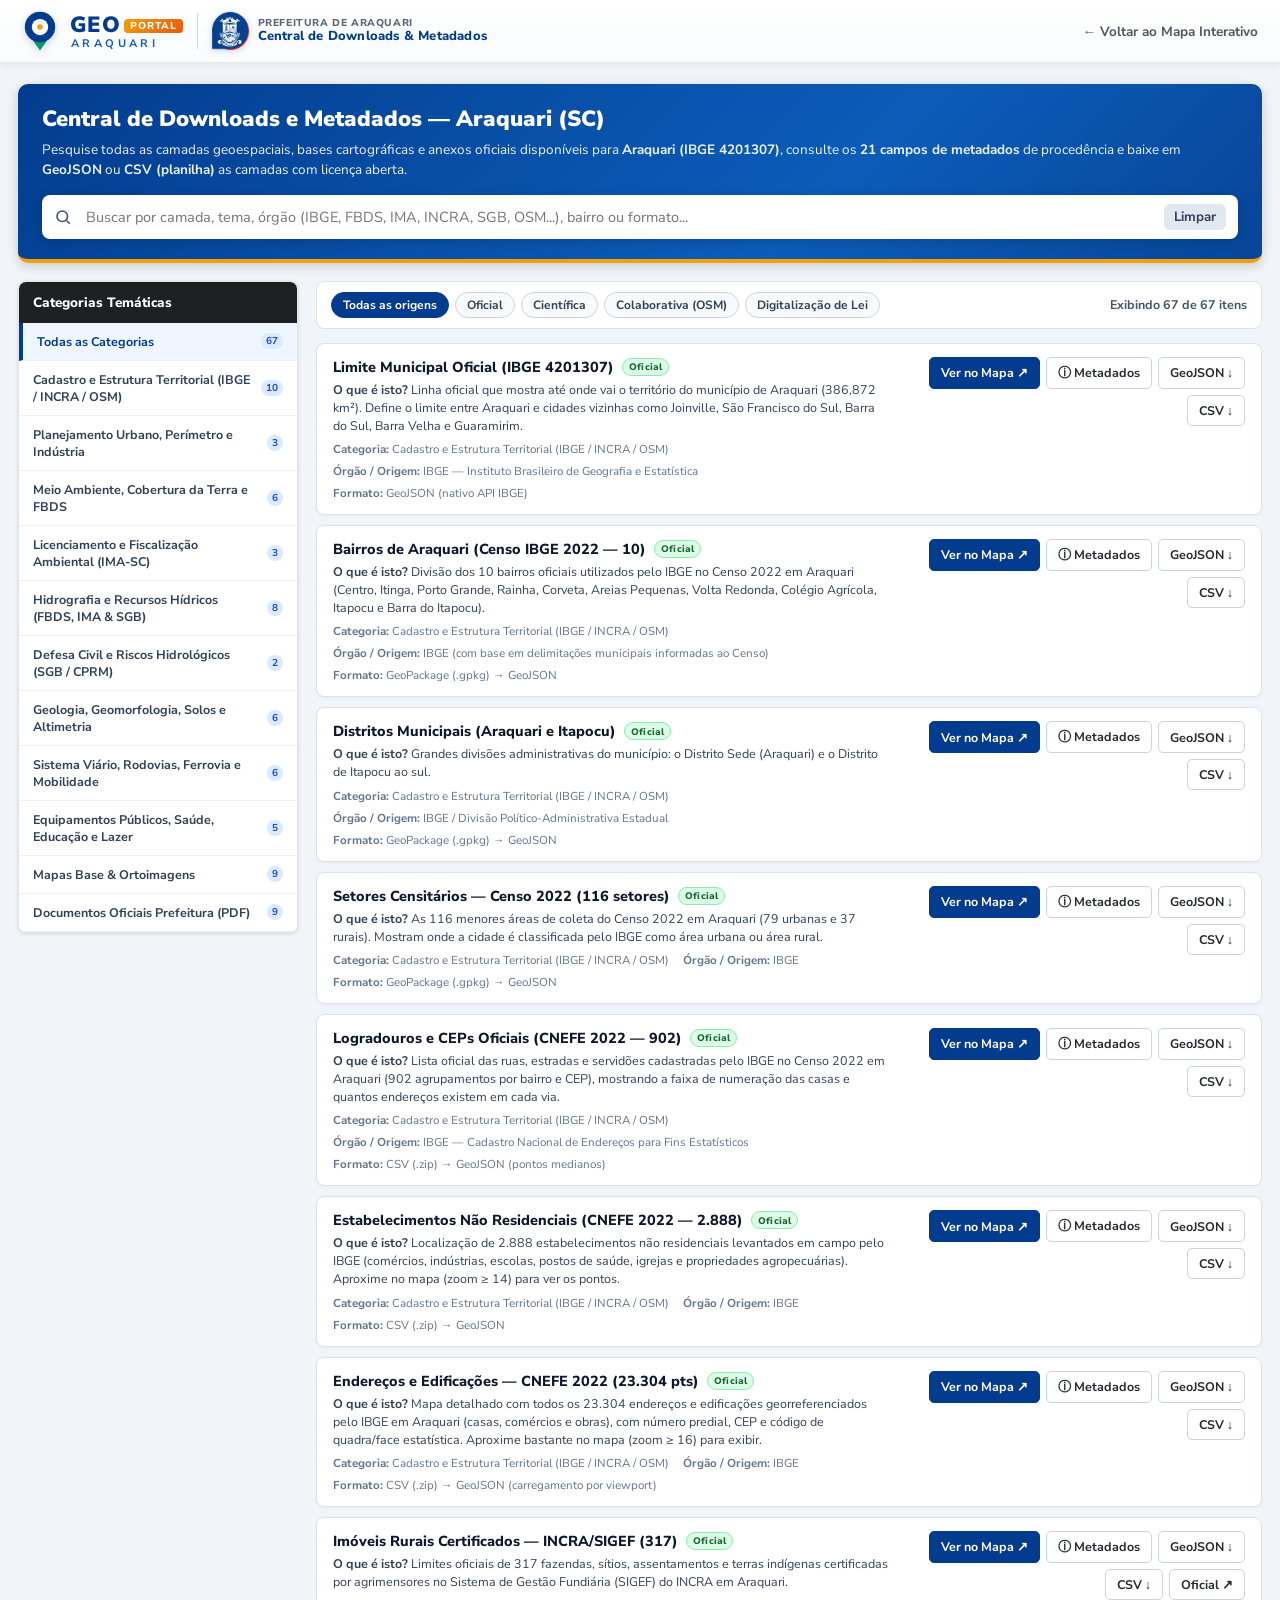
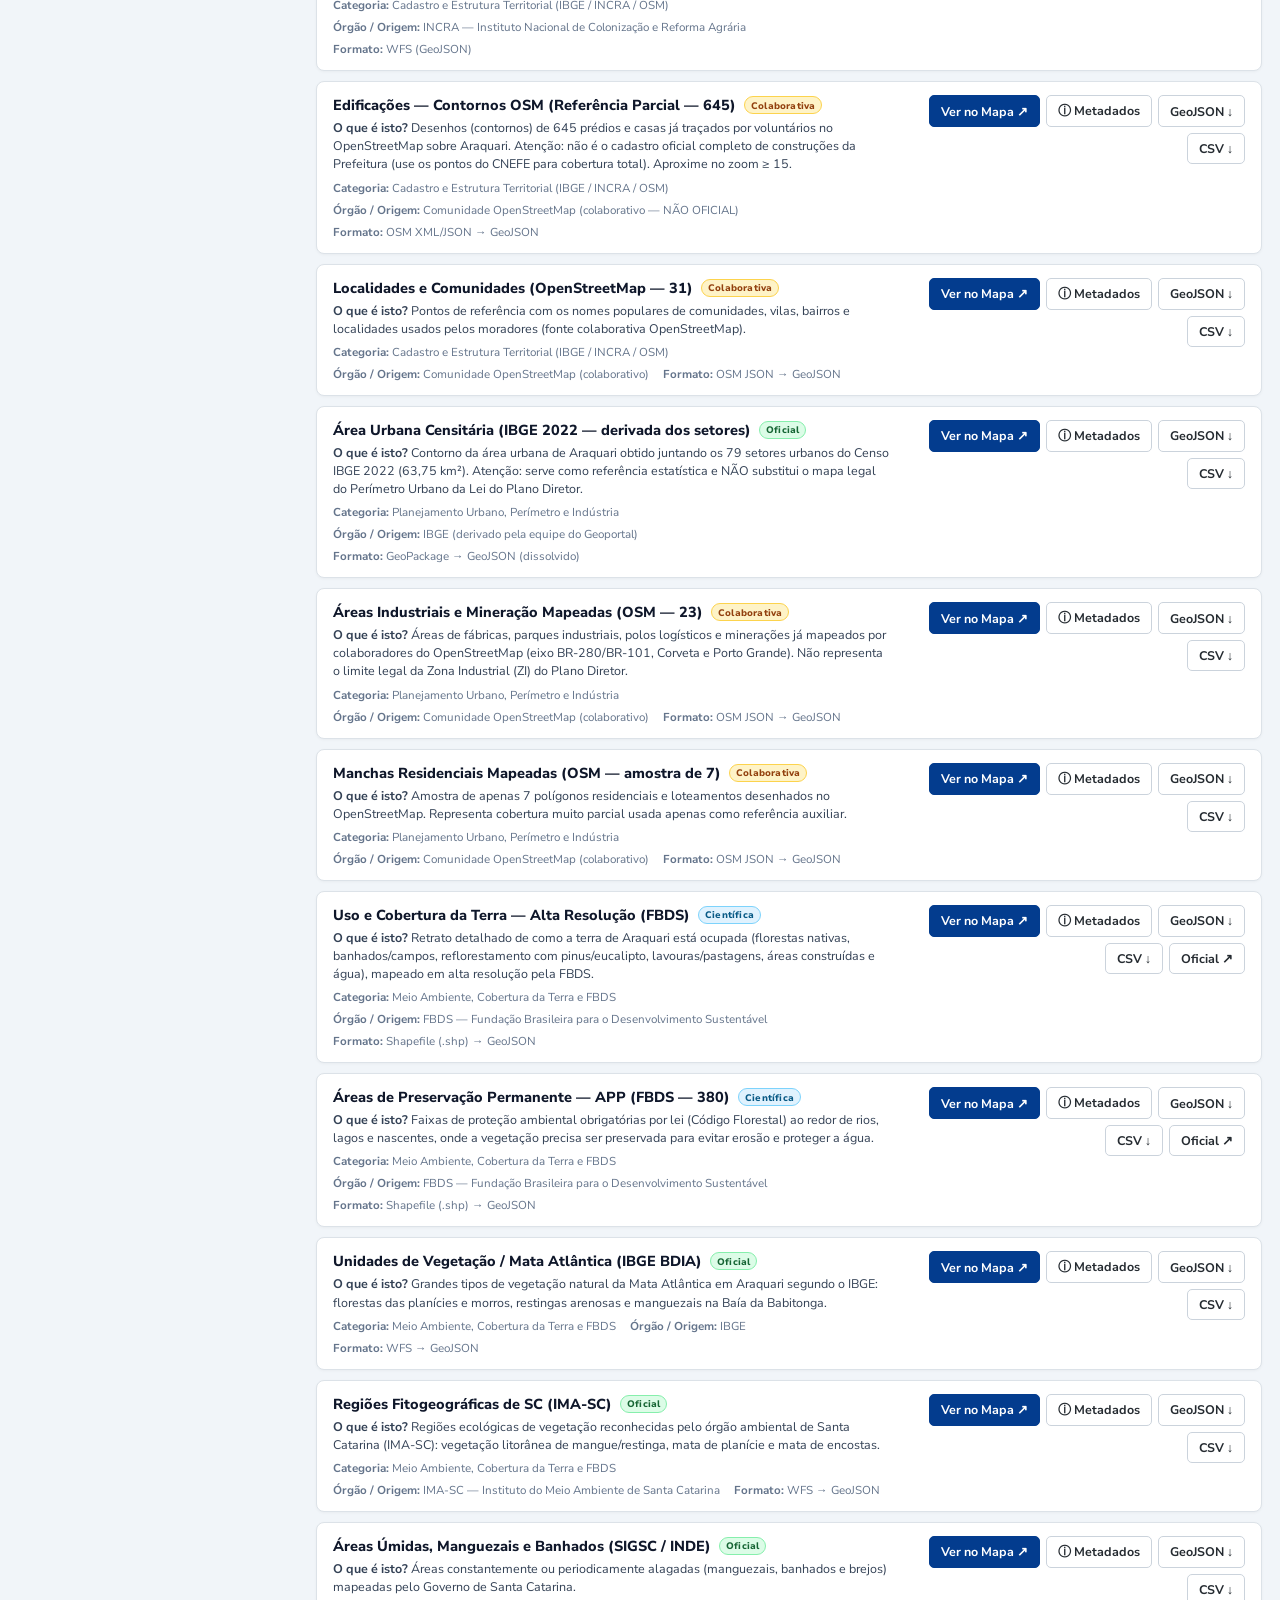
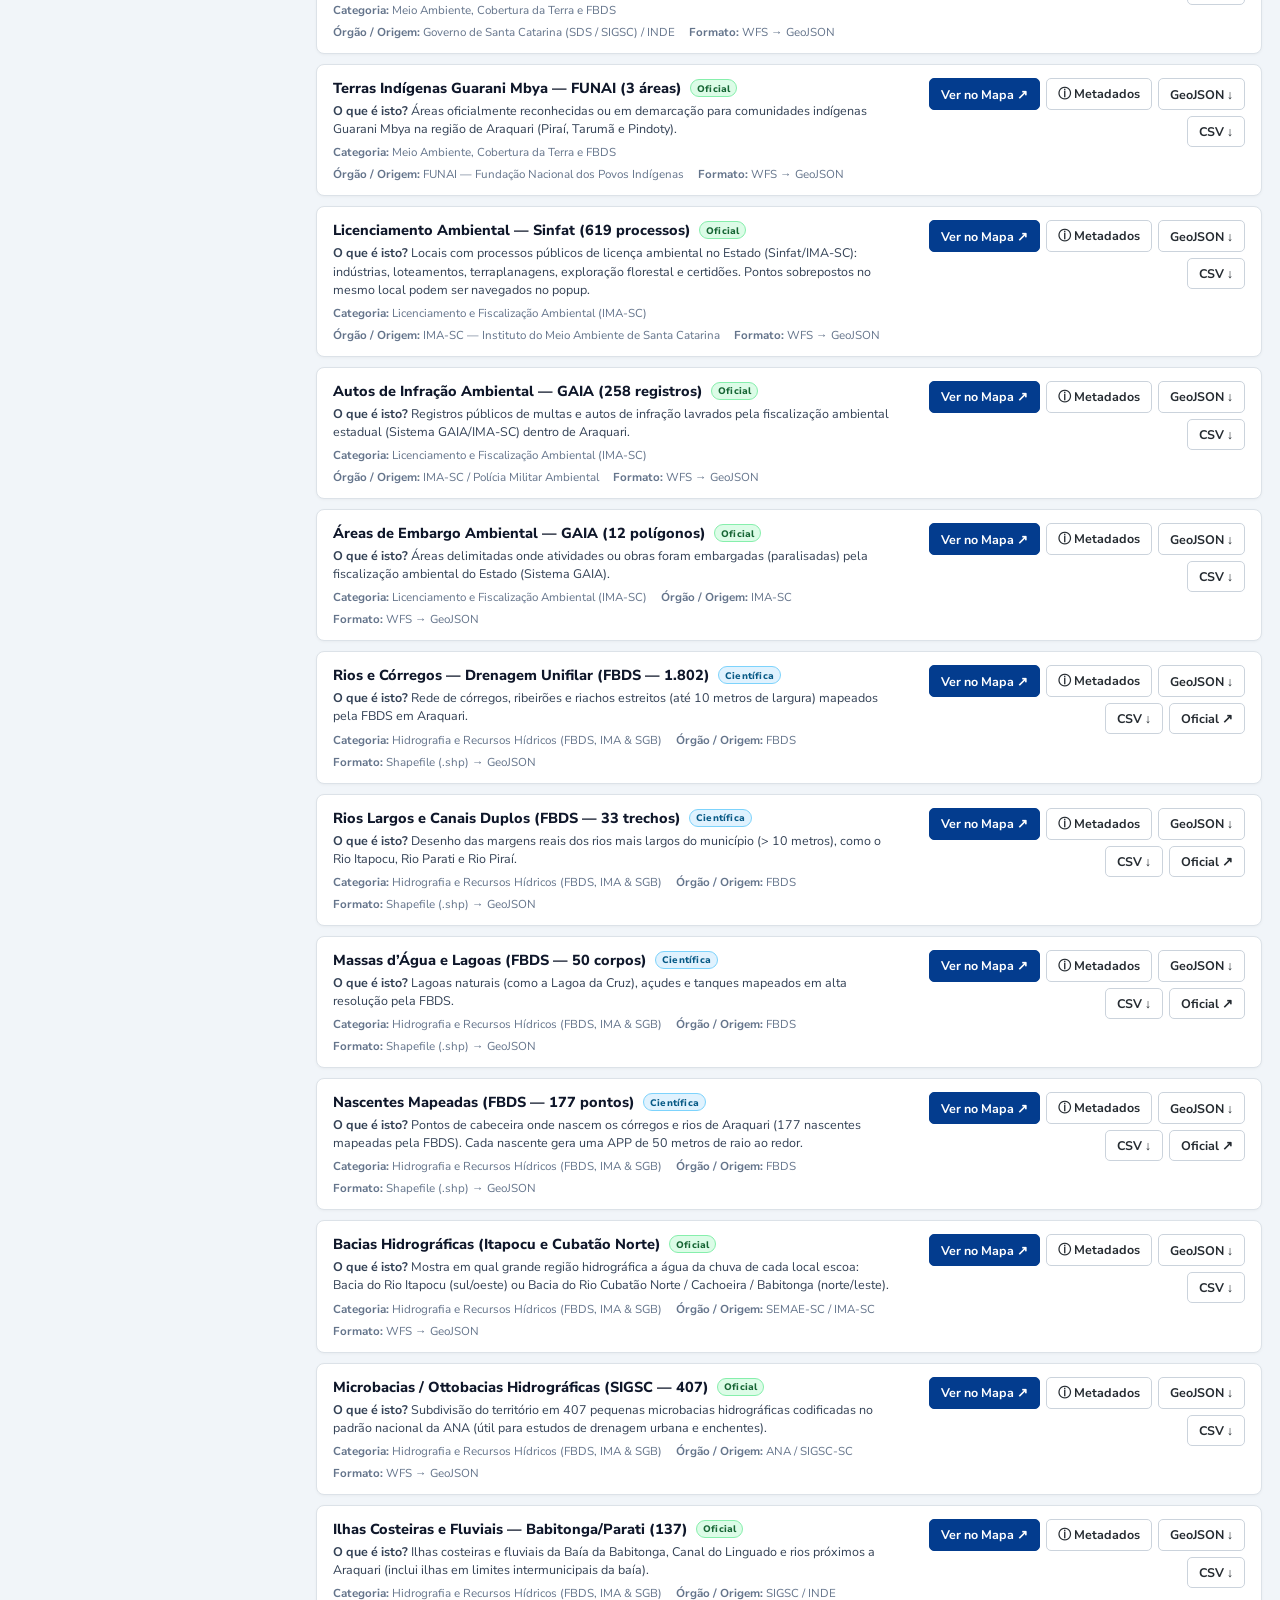
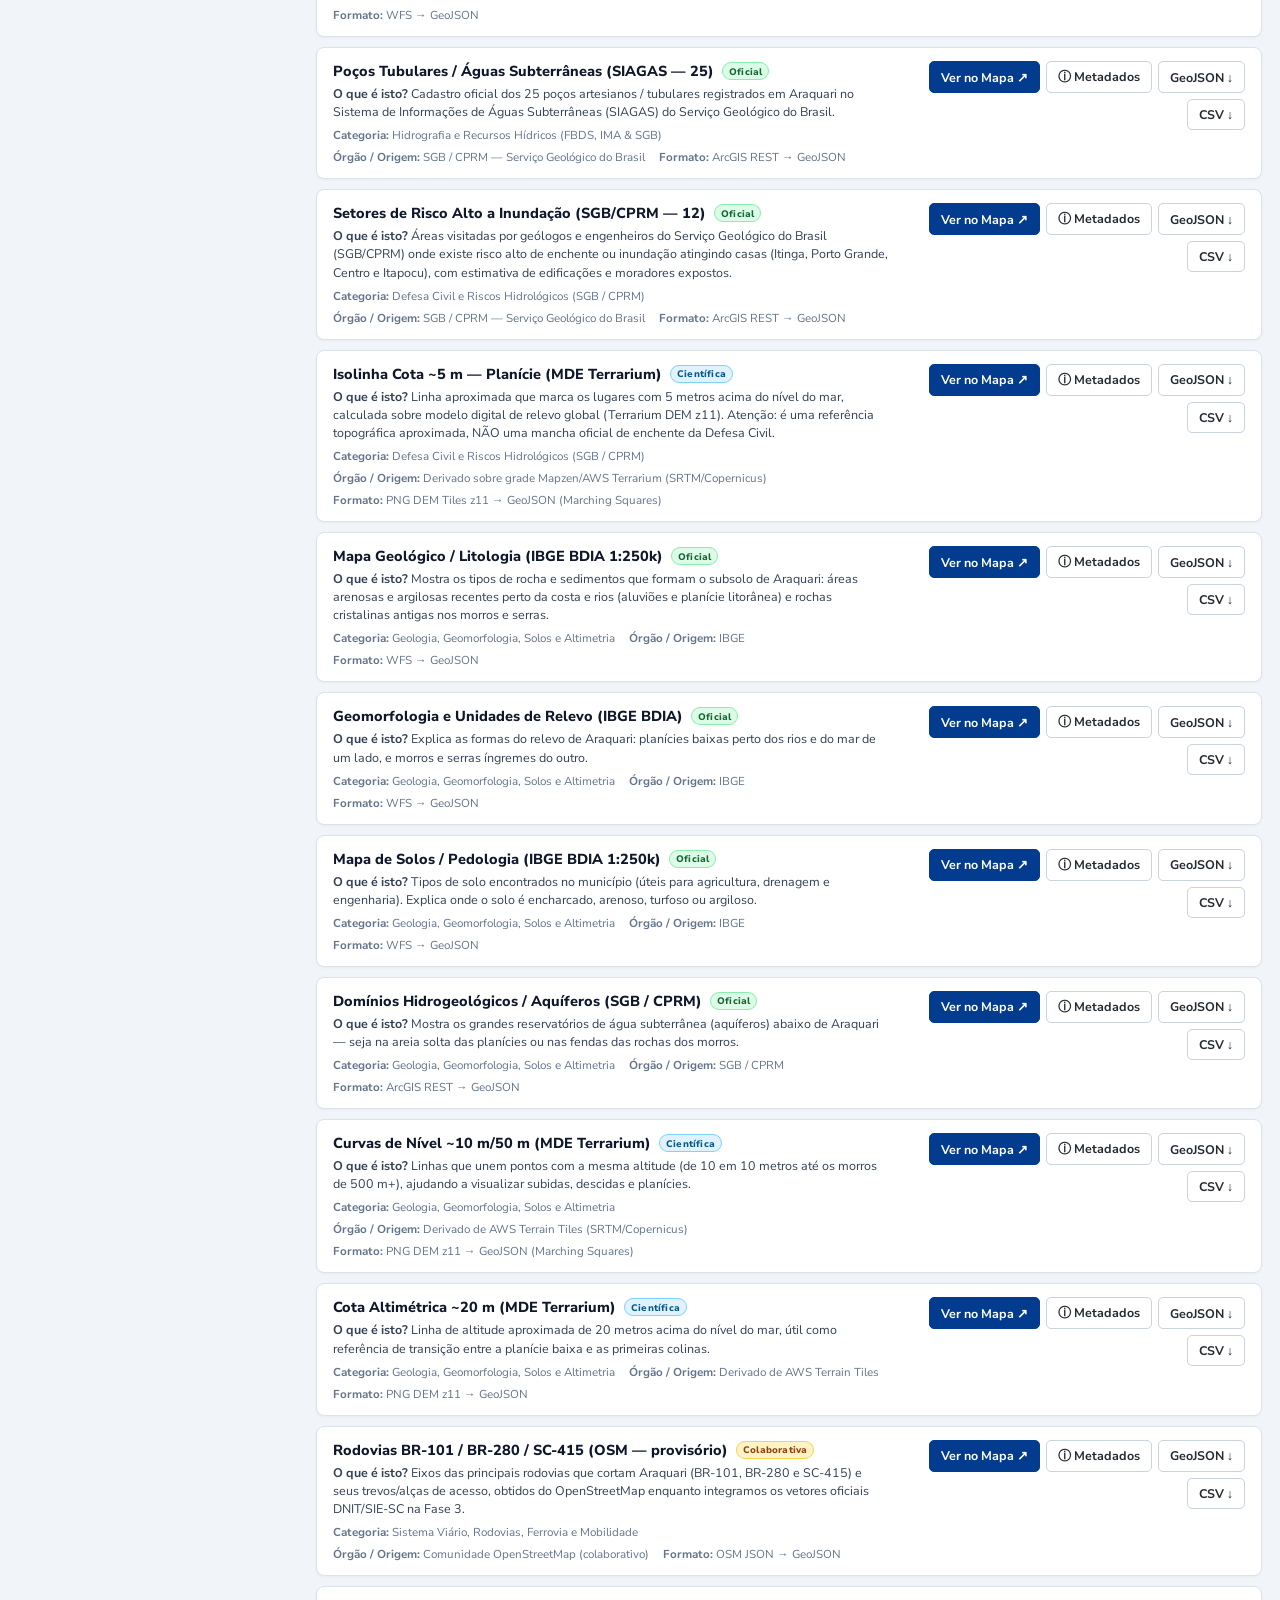
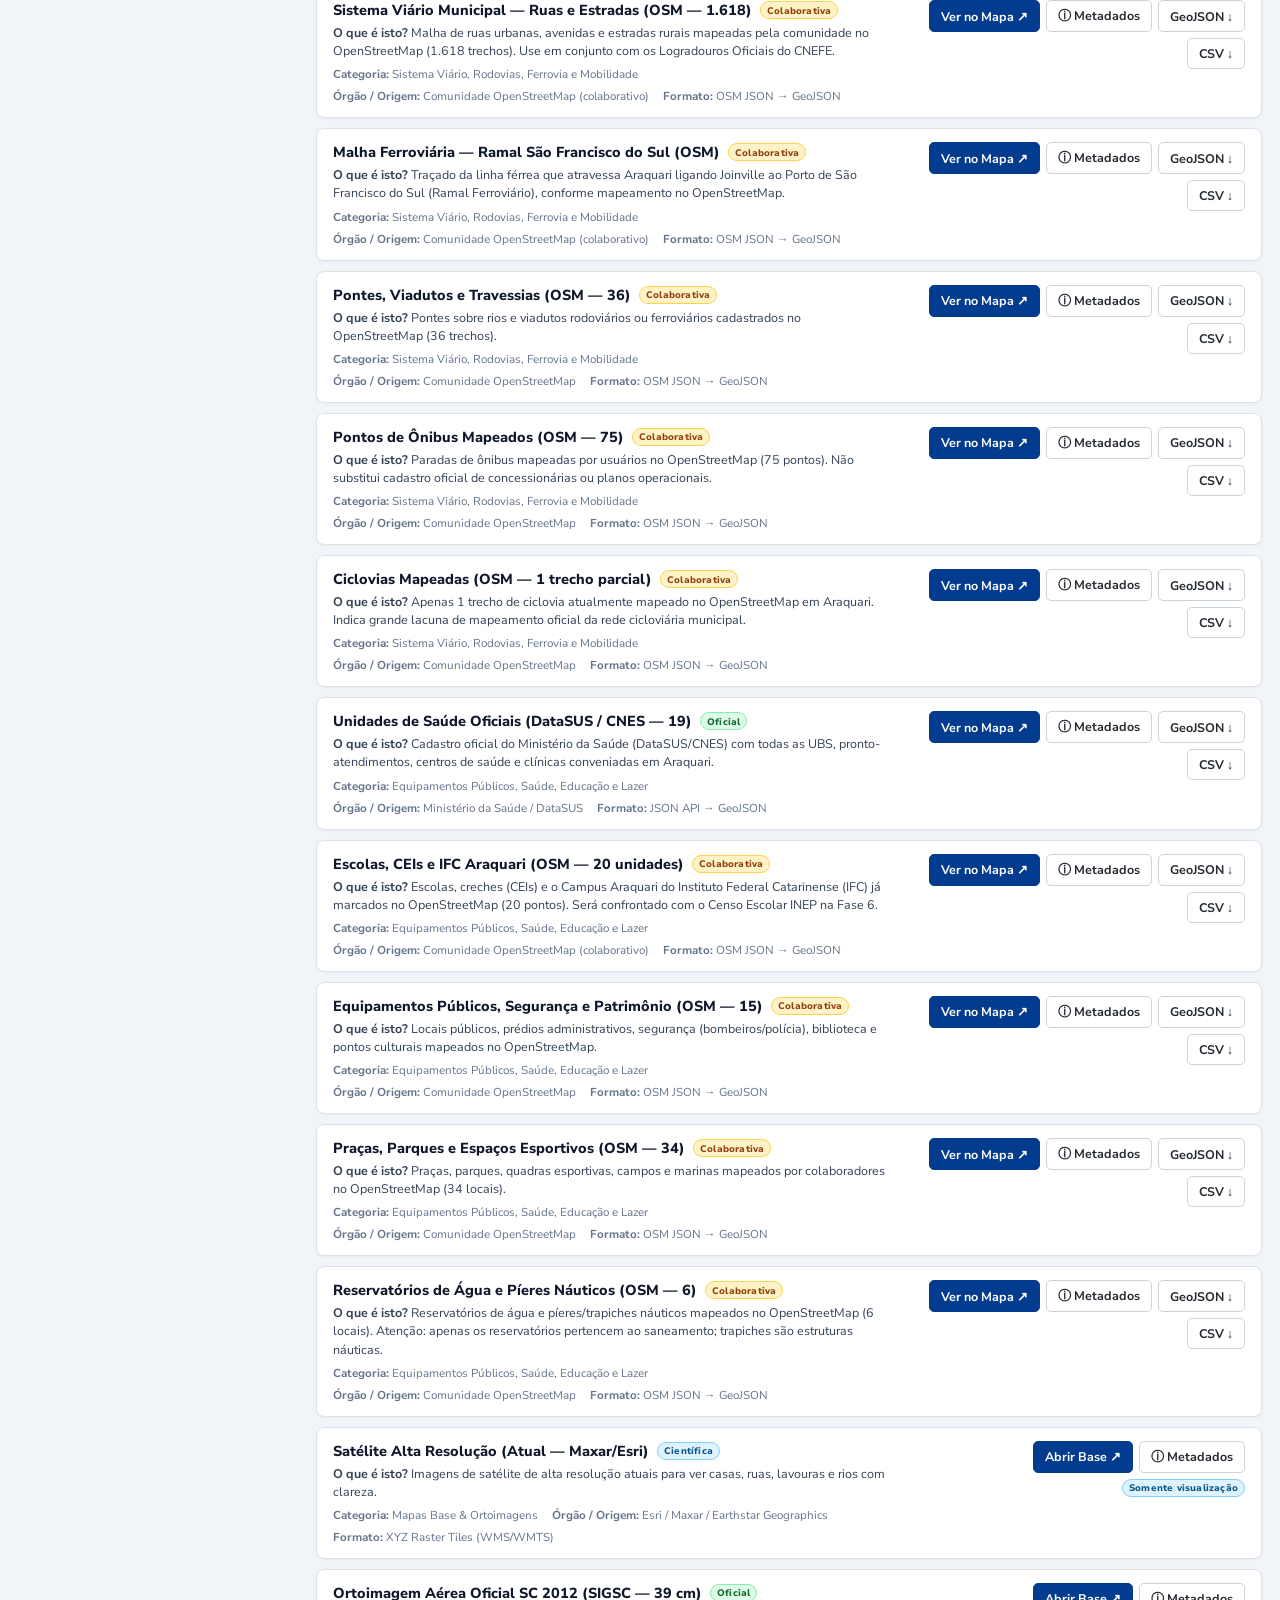
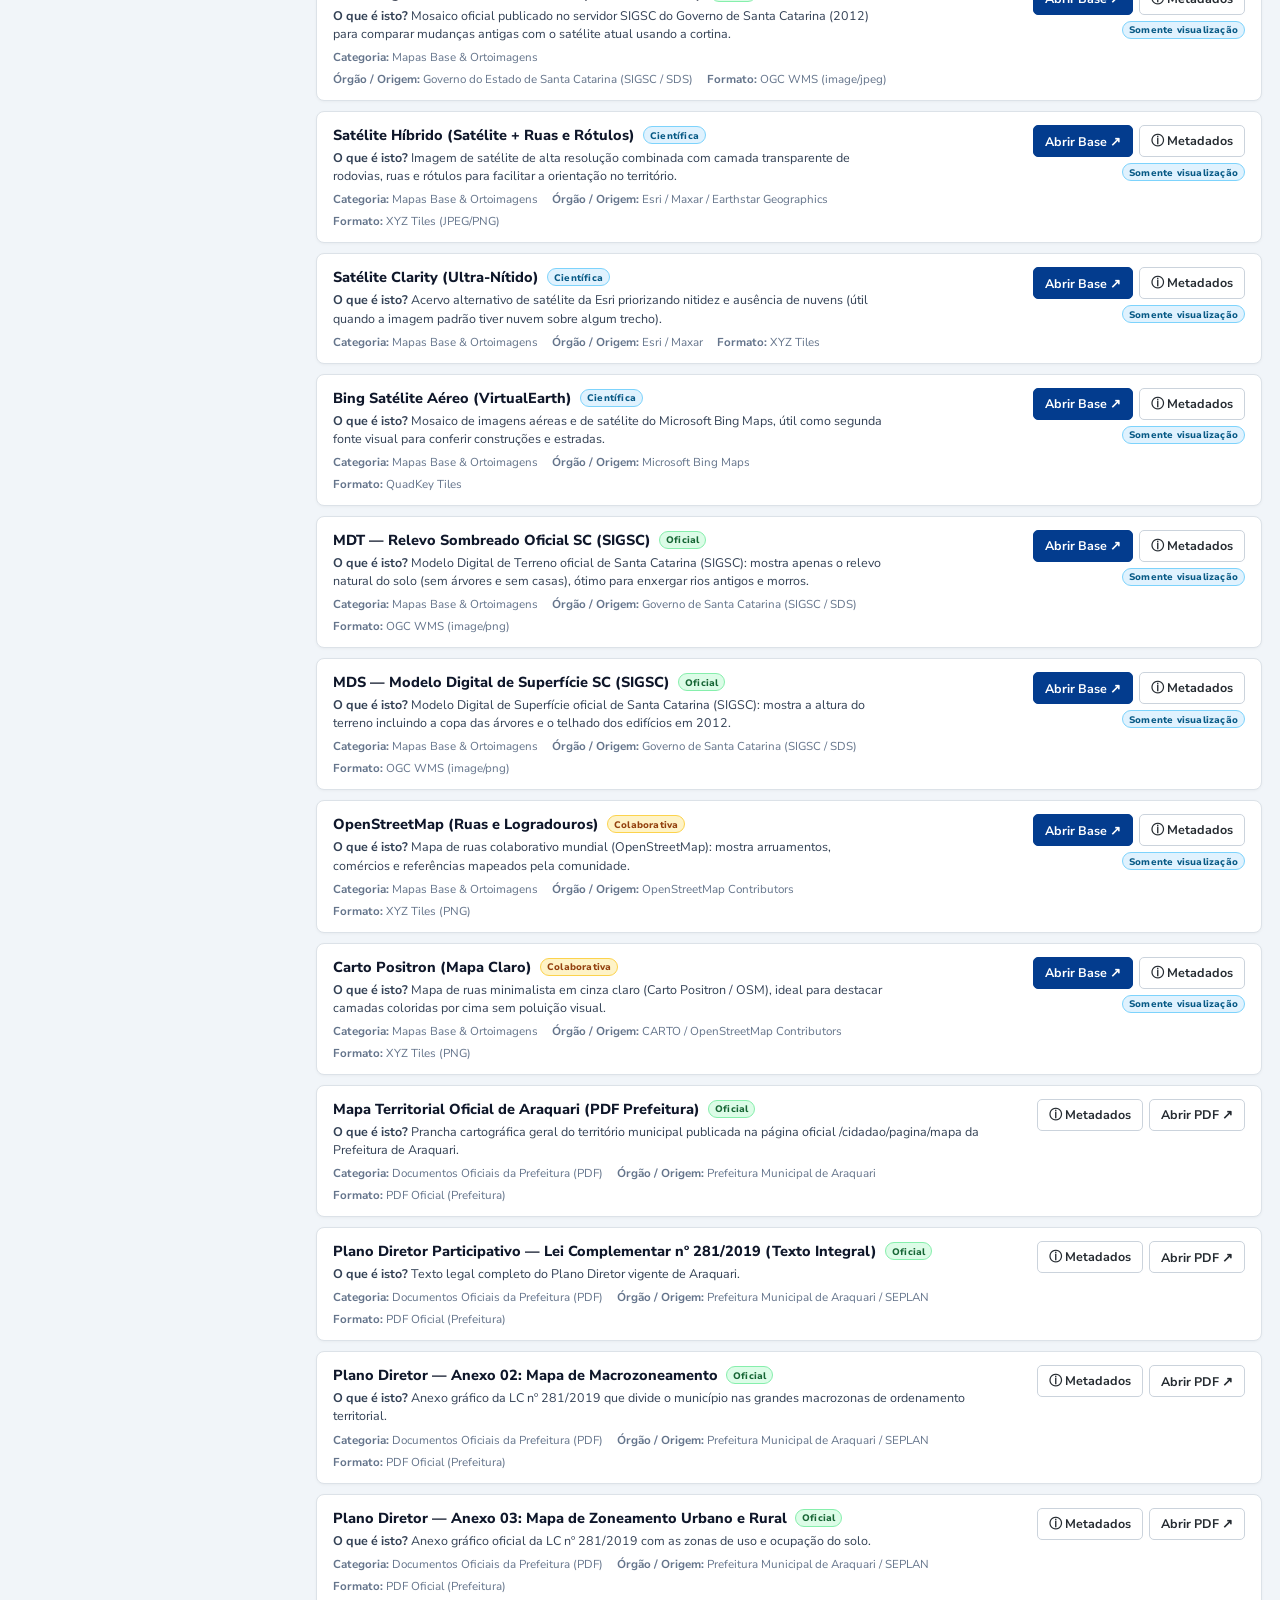
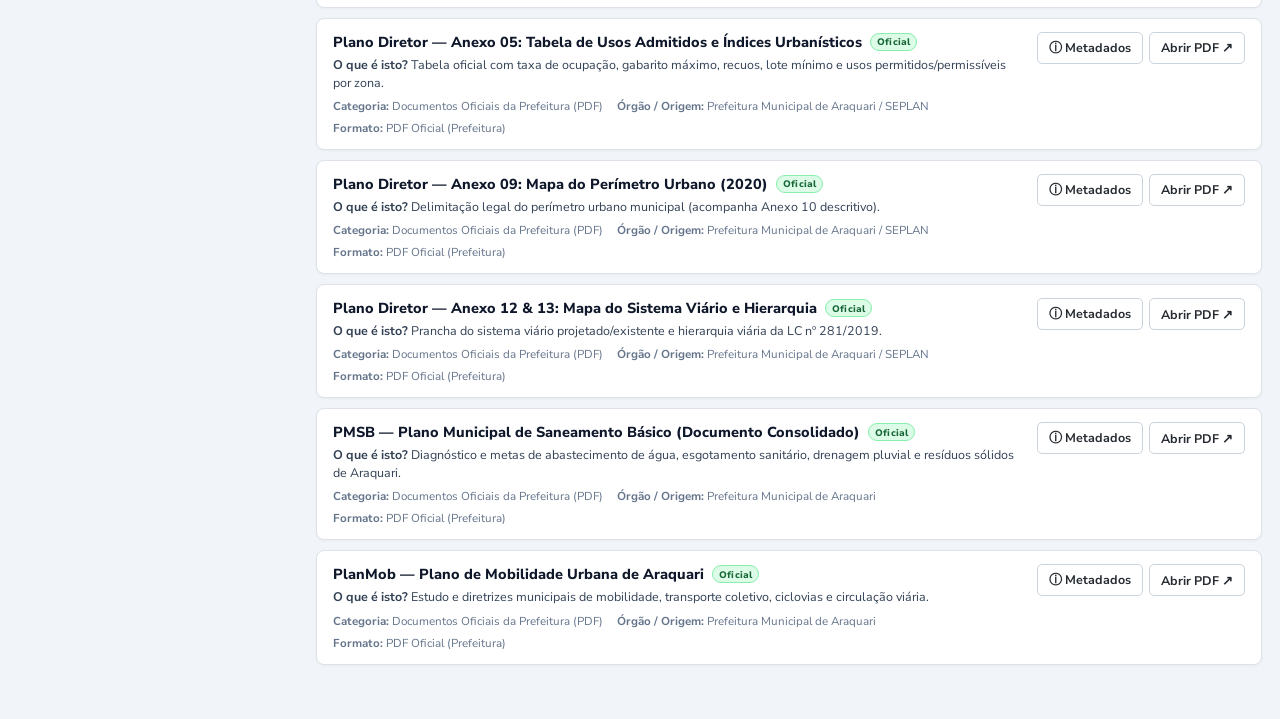
==== downloads.html @ 2a77fabf "Fase 2: infraestrutura de metadados/legendas didaticas, downloads com busca e pesquisa cadastral (CN" ====
<!DOCTYPE html>
<html lang="pt-BR">
<head>
  <meta charset="UTF-8" />
  <meta name="viewport" content="width=device-width, initial-scale=1.0" />
  <title>Central de Downloads &amp; Catálogo de Dados — Geoportal Araquari (SC)</title>
  <link rel="icon" type="image/svg+xml" href="data:image/svg+xml,%3Csvg xmlns='http://www.w3.org/2000/svg' viewBox='0 0 46 50'%3E%3Cpath d='M12.5 32.5L23 47.5L33.5 32.5H12.5Z' fill='%23059669'/%3E%3Ccircle cx='23' cy='20.5' r='17.5' fill='%23033c8e'/%3E%3Ccircle cx='23' cy='20.5' r='9.4' fill='%23ffffff'/%3E%3Ccircle cx='23' cy='20.5' r='3.3' fill='%23f59e0b'/%3E%3C/svg%3E" />
  <link rel="preconnect" href="https://fonts.googleapis.com" />
  <link rel="preconnect" href="https://fonts.gstatic.com" crossorigin />
  <link href="https://fonts.googleapis.com/css2?family=Nunito+Sans:wght@400;600;700;800;900&display=swap" rel="stylesheet" />
  <link rel="stylesheet" href="css/geoportal.css" />
  <style>
    html, body {
      overflow: auto !important;
      height: auto !important;
      background: #f1f5f9;
    }
    .dl-shell {
      max-width: 1320px;
      margin: 0 auto;
      padding: 20px 18px 44px;
    }
    .dl-hero {
      background: linear-gradient(135deg, #033c8e 0%, #0b5cb8 65%, #074598 100%);
      color: #ffffff;
      border-radius: 10px;
      padding: 20px 24px;
      border-bottom: 4px solid #f59e0b;
      margin-bottom: 18px;
      box-shadow: var(--shadow-md);
    }
    .dl-hero h1 {
      margin: 0 0 6px;
      font-size: 22px;
      font-weight: 900;
    }
    .dl-hero p {
      margin: 0 0 14px;
      font-size: 13.5px;
      color: rgba(255,255,255,0.92);
      line-height: 1.5;
    }
    .dl-search-box {
      display: flex;
      align-items: center;
      gap: 10px;
      background: #ffffff;
      border-radius: 8px;
      padding: 6px 12px;
      box-shadow: 0 2px 10px rgba(0,0,0,0.16);
    }
    .dl-search-box input {
      flex: 1;
      border: none;
      outline: none;
      font-size: 14.5px;
      padding: 6px 4px;
      color: #0f172a;
    }
    .dl-search-clear {
      border: none;
      background: #e2e8f0;
      color: #334155;
      border-radius: 6px;
      padding: 4px 10px;
      font-weight: 700;
      cursor: pointer;
    }
    .dl-layout {
      display: grid;
      grid-template-columns: 280px 1fr;
      gap: 18px;
      align-items: start;
    }
    .dl-sidebar {
      background: #ffffff;
      border: 1px solid #dfe3e8;
      border-radius: 8px;
      overflow: hidden;
      position: sticky;
      top: 16px;
      box-shadow: var(--shadow-sm);
    }
    .dl-side-head {
      background: #1e2022;
      color: #ffffff;
      padding: 11px 14px;
      font-weight: 800;
      font-size: 13.5px;
    }
    .dl-cat-btn {
      width: 100%;
      border: none;
      border-bottom: 1px solid #eef1f4;
      background: #ffffff;
      padding: 10px 14px;
      text-align: left;
      display: flex;
      align-items: center;
      justify-content: space-between;
      gap: 8px;
      cursor: pointer;
      font-size: 12.5px;
      font-weight: 700;
      color: #334155;
      transition: background 0.14s;
    }
    .dl-cat-btn:hover { background: #f1f5f9; color: var(--brand-navy); }
    .dl-cat-btn.active {
      background: #eff6ff;
      color: var(--brand-navy);
      border-left: 4px solid var(--brand-navy);
    }
    .dl-main {
      min-width: 0;
    }
    .dl-filter-bar {
      display: flex;
      align-items: center;
      justify-content: space-between;
      flex-wrap: wrap;
      gap: 10px;
      background: #ffffff;
      border: 1px solid #dfe3e8;
      border-radius: 8px;
      padding: 10px 14px;
      margin-bottom: 14px;
    }
    .dl-chips {
      display: flex;
      flex-wrap: wrap;
      gap: 6px;
    }
    .dl-chip {
      border: 1px solid #cbd5e1;
      background: #f8fafc;
      color: #334155;
      border-radius: 16px;
      padding: 4px 11px;
      font-size: 12px;
      font-weight: 700;
      cursor: pointer;
    }
    .dl-chip.active {
      background: var(--brand-navy);
      color: #ffffff;
      border-color: var(--brand-navy);
    }
    .dl-card {
      background: #ffffff;
      border: 1px solid #dce2e8;
      border-radius: 8px;
      padding: 13px 16px;
      margin-bottom: 10px;
      display: flex;
      align-items: flex-start;
      justify-content: space-between;
      gap: 16px;
      box-shadow: 0 1px 3px rgba(0,0,0,0.04);
    }
    .dl-card:hover {
      border-color: var(--brand-blue);
      box-shadow: var(--shadow-sm);
    }
    .dl-card-info {
      flex: 1;
      min-width: 0;
    }
    .dl-card-title {
      font-size: 14.5px;
      font-weight: 800;
      color: #0f172a;
      margin-bottom: 4px;
      display: flex;
      align-items: center;
      gap: 8px;
      flex-wrap: wrap;
    }
    .dl-card-what {
      font-size: 12.5px;
      color: #334155;
      line-height: 1.45;
      margin-bottom: 6px;
    }
    .dl-card-meta {
      font-size: 11.5px;
      color: #64748b;
      display: flex;
      flex-wrap: wrap;
      gap: 6px 14px;
    }
    .dl-card-actions {
      display: flex;
      flex-wrap: wrap;
      gap: 6px;
      justify-content: flex-end;
      flex-shrink: 0;
      max-width: 340px;
    }
    @media (max-width: 900px) {
      .dl-layout { grid-template-columns: 1fr; }
      .dl-sidebar { position: static; }
      .dl-card { flex-direction: column; }
      .dl-card-actions { max-width: none; justify-content: flex-start; }
    }
  </style>
</head>
<body>
  <header class="gp-header">
    <div class="gp-brand-group">
      <a href="index.html" class="gp-logo-link" title="Voltar ao Mapa Interativo do Geoportal Araquari">
        <svg class="gp-geo-pin-svg" viewBox="0 0 46 50" fill="none" xmlns="http://www.w3.org/2000/svg" aria-hidden="true">
          <path d="M12.5 32.5L23 47.5L33.5 32.5H12.5Z" fill="#059669"/>
          <circle cx="23" cy="20.5" r="17.5" fill="#033c8e"/>
          <circle cx="23" cy="20.5" r="9.4" fill="#ffffff"/>
          <circle cx="23" cy="20.5" r="3.2" fill="#f59e0b"/>
        </svg>
        <div class="gp-geo-wordmark">
          <div class="gp-geo-top"><span>GEO</span><span class="gp-geo-portal-tag">PORTAL</span></div>
          <span class="gp-geo-bottom">ARAQUARI</span>
        </div>
      </a>
      <div class="gp-brand-divider" aria-hidden="true"></div>
      <div class="gp-municipal-lockup">
        <img src="assets/logo-prefeitura-araquari.png" alt="Brasão Oficial da Prefeitura de Araquari" class="gp-municipal-logo" width="38" height="38" />
        <div class="gp-municipal-text">
          <span class="gp-municipal-pref">PREFEITURA DE ARAQUARI</span>
          <span class="gp-municipal-city">Central de Downloads &amp; Metadados</span>
        </div>
      </div>
    </div>
    <nav class="gp-nav">
      <a class="gp-nav-btn" href="index.html" style="text-decoration:none">← Voltar ao Mapa Interativo</a>
    </nav>
  </header>

  <main class="dl-shell">
    <section class="dl-hero">
      <h1>Central de Downloads e Metadados — Araquari (SC)</h1>
      <p>
        Pesquise todas as camadas geoespaciais, bases cartográficas e anexos oficiais disponíveis para <b>Araquari (IBGE 4201307)</b>,
        consulte os <b>21 campos de metadados</b> de procedência e baixe em <b>GeoJSON</b> ou <b>CSV (planilha)</b> as camadas com licença aberta.
      </p>
      <div class="dl-search-box">
        <svg width="18" height="18" viewBox="0 0 24 24" fill="none" stroke="#475569" stroke-width="2.2"><circle cx="11" cy="11" r="7"/><path d="M21 21l-4.35-4.35"/></svg>
        <input type="text" id="dlSearchInput" placeholder="Buscar por camada, tema, órgão (IBGE, FBDS, IMA, INCRA, SGB, OSM...), bairro ou formato..." autocomplete="off" />
        <button class="dl-search-clear" id="dlSearchClear">Limpar</button>
      </div>
    </section>

    <div class="dl-layout">
      <aside class="dl-sidebar" id="dlSidebar">
        <div class="dl-side-head">Categorias Temáticas</div>
        <div id="dlCategoryList"></div>
      </aside>

      <section class="dl-main">
        <div class="dl-filter-bar">
          <div class="dl-chips" id="dlSourceFilters">
            <button class="dl-chip active" data-src="ALL">Todas as origens</button>
            <button class="dl-chip" data-src="Oficial">Oficial</button>
            <button class="dl-chip" data-src="Científica">Científica</button>
            <button class="dl-chip" data-src="Colaborativa">Colaborativa (OSM)</button>
            <button class="dl-chip" data-src="Digitalização não oficial">Digitalização de Lei</button>
          </div>
          <div id="dlResultSummary" style="font-size:12.5px;font-weight:700;color:#475569">Carregando...</div>
        </div>
        <div id="dlResults"></div>
      </section>
    </div>
  </main>

  <!-- Modal de Metadados (21 campos) -->
  <div class="gp-modal-backdrop" id="dlModalBackdrop" role="dialog" aria-modal="true" style="inset:0">
    <div class="gp-modal">
      <div class="gp-modal-head">
        <h2 id="dlModalTitle">Metadados da Camada</h2>
        <button class="gp-drawer-icon-btn" id="dlModalClose" title="Fechar">×</button>
      </div>
      <div class="gp-modal-body" id="dlModalBody"></div>
    </div>
  </div>

  <script src="js/limite-araquari.js"></script>
  <script src="js/araquari-bundle.js"></script>
  <script src="js/araquari-bundle-extra.js" defer></script>
  <script src="js/catalog.js"></script>
  <script src="js/metadata.js"></script>
  <script src="js/downloads-page.js"></script>
</body>
</html>
---- css/geoportal.css ----
/* ==========================================================================
   Geoportal Araquari — Folha de Estilos (Padrão Geoportal Floripa + Identidade Araquari)
   ========================================================================== */
:root {
  --header-h: 64px;
  --drawer-w: 350px;
  --brand-navy: #033c8e;
  --brand-blue: #0b5cb8;
  --brand-cyan: #0891b2;
  --brand-amber: #f59e0b;
  --brand-amber-dark: #d97706;
  --charcoal: #1e2022;
  --statusbar-bg: rgba(38, 43, 49, 0.94);
  --surface: #ffffff;
  --surface-alt: #f4f6f8;
  --border: #dfe3e8;
  --text-main: #242b33;
  --text-muted: #646c75;
  --shadow-sm: 0 1px 4px rgba(0, 0, 0, 0.12);
  --shadow-md: 0 3px 12px rgba(0, 0, 0, 0.18);
  --shadow-lg: 0 10px 30px rgba(0, 0, 0, 0.22);
  --font-sans: 'Nunito Sans', -apple-system, BlinkMacSystemFont, 'Segoe UI', Roboto, Arial, sans-serif;
  --font-mono: 'Consolas', 'SFMono-Regular', Menlo, Monaco, monospace;
}

*,
*::before,
*::after {
  box-sizing: border-box;
}

html,
body {
  margin: 0;
  padding: 0;
  width: 100%;
  height: 100%;
  overflow: hidden;
  font-family: var(--font-sans);
  font-size: 13.5px;
  color: var(--text-main);
  background: #ffffff;
  -webkit-font-smoothing: antialiased;
}

button,
input,
select {
  font-family: inherit;
}

/* =========================== CABEÇALHO SUPERIOR =========================== */
.gp-header {
  height: var(--header-h);
  background: linear-gradient(180deg, #ffffff 0%, #fafbfd 100%);
  border-bottom: 2px solid #e6ebf0;
  box-shadow: 0 2px 8px rgba(13, 75, 117, 0.07);
  display: flex;
  align-items: center;
  justify-content: space-between;
  padding: 0 20px;
  position: relative;
  z-index: 1500;
  user-select: none;
}

.gp-brand-group {
  display: flex;
  align-items: center;
  gap: 14px;
  min-width: 0;
}

.gp-logo-link {
  display: flex;
  align-items: center;
  gap: 10px;
  text-decoration: none;
  color: inherit;
}

/* Logo Principal GEO PORTAL ARAQUARI */
.gp-geo-pin-svg {
  width: 40px;
  height: 44px;
  flex-shrink: 0;
  filter: drop-shadow(0 2px 4px rgba(13, 75, 117, 0.22));
}

.gp-geo-wordmark {
  display: flex;
  flex-direction: column;
  line-height: 1;
}

.gp-geo-top {
  font-size: 22px;
  font-weight: 900;
  letter-spacing: 0.8px;
  color: var(--brand-navy);
  display: flex;
  align-items: baseline;
  gap: 4px;
}

.gp-geo-portal-tag {
  font-size: 10px;
  font-weight: 800;
  letter-spacing: 0.7px;
  text-transform: uppercase;
  background: linear-gradient(135deg, #f59e0b 0%, #ea580c 100%);
  color: #ffffff;
  padding: 2px 6px;
  border-radius: 4px;
  transform: translateY(-3px);
}

.gp-geo-bottom {
  font-size: 11px;
  font-weight: 700;
  letter-spacing: 3.4px;
  color: var(--brand-blue);
  text-transform: uppercase;
  margin-top: 2px;
  padding-left: 1px;
}

.gp-brand-divider {
  width: 1px;
  height: 36px;
  background: #d0d7e0;
}

.gp-municipal-lockup {
  display: flex;
  align-items: center;
  gap: 8px;
}

.gp-municipal-logo {
  width: 38px;
  height: 38px;
  object-fit: contain;
  flex-shrink: 0;
  display: block;
  filter: drop-shadow(0 1px 3px rgba(3, 60, 142, 0.22));
}

.gp-municipal-text {
  display: flex;
  flex-direction: column;
  line-height: 1.15;
}

.gp-municipal-pref {
  font-size: 10px;
  font-weight: 800;
  letter-spacing: 0.6px;
  color: #5b6774;
  text-transform: uppercase;
}

.gp-municipal-city {
  font-size: 13px;
  font-weight: 800;
  color: var(--brand-navy);
  letter-spacing: 0.2px;
}

/* Navegação Direita (padrão Floripa com destaque âmbar/ciano) */
.gp-nav {
  display: flex;
  align-items: center;
  gap: 22px;
}

.gp-nav-btn {
  background: none;
  border: none;
  padding: 6px 2px;
  font-size: 13.5px;
  font-weight: 700;
  color: #4f5760;
  cursor: pointer;
  position: relative;
  transition: color 0.16s ease;
  white-space: nowrap;
}

.gp-nav-btn:hover {
  color: var(--brand-navy);
}

.gp-nav-btn.active {
  color: var(--brand-amber-dark);
  font-weight: 800;
}

.gp-nav-btn.highlight-doc {
  color: var(--brand-navy);
  border-bottom: 2px solid var(--brand-cyan);
  padding-bottom: 4px;
}

.gp-nav-btn.highlight-doc:hover,
.gp-nav-btn.highlight-doc.active {
  color: var(--brand-blue);
  border-bottom-color: var(--brand-amber);
}

.gp-mobile-menu-btn {
  display: none;
  background: none;
  border: 1px solid #d5dbe2;
  border-radius: 5px;
  padding: 6px 8px;
  cursor: pointer;
  color: var(--text-main);
}

/* =========================== ÁREA DO MAPA =========================== */
.gp-workspace {
  position: relative;
  width: 100%;
  height: calc(100vh - var(--header-h));
  overflow: hidden;
  background: #ffffff;
}

#map {
  width: 100%;
  height: 100%;
  background-color: #1b2631;
  z-index: 1;
}

#map.map-light-bg {
  background-color: #eef2f6;
}

.leaflet-tile-container img {
  outline: 1px solid transparent;
}

#map.cursor-crosshair { cursor: crosshair !important; }
#map.cursor-identify { cursor: help !important; }
#map.cursor-zoombox { cursor: zoom-in !important; }

.leaflet-control-zoom {
  display: none !important;
}

.leaflet-control-attribution {
  background: rgba(255, 255, 255, 0.8) !important;
  font-size: 10px !important;
  color: #555 !important;
  padding: 1px 6px !important;
  margin-right: 4px !important;
}

/* ==================== BUSCA FLUTUANTE TOPO ESQUERDO ==================== */
.gp-search-wrap {
  position: absolute;
  top: 12px;
  left: 12px;
  z-index: 1050;
  display: flex;
  flex-direction: column;
  align-items: flex-start;
}

.gp-search-bar {
  display: flex;
  align-items: center;
  background: #ffffff;
  border: 1px solid rgba(0, 0, 0, 0.14);
  border-radius: 6px;
  box-shadow: var(--shadow-md);
  height: 38px;
  width: 38px;
  overflow: hidden;
  transition: width 0.22s ease;
}

.gp-search-bar.expanded {
  width: 345px;
}

.gp-search-toggle {
  width: 38px;
  height: 36px;
  border: none;
  background: transparent;
  display: flex;
  align-items: center;
  justify-content: center;
  cursor: pointer;
  color: #2b3036;
  flex-shrink: 0;
}

.gp-search-toggle:hover {
  background: #f0f3f6;
}

.gp-search-input {
  flex: 1;
  border: none;
  outline: none;
  font-size: 13px;
  color: var(--text-main);
  padding: 0 6px;
  min-width: 0;
  display: none;
}

.gp-search-bar.expanded .gp-search-input {
  display: block;
}

.gp-search-clear {
  border: none;
  background: none;
  color: #7c858f;
  cursor: pointer;
  padding: 0 10px;
  font-size: 16px;
  display: none;
}

.gp-search-bar.expanded.has-text .gp-search-clear {
  display: block;
}

.gp-search-results {
  margin-top: 6px;
  width: 345px;
  max-height: 340px;
  overflow-y: auto;
  background: #ffffff;
  border-radius: 6px;
  box-shadow: var(--shadow-lg);
  border: 1px solid #dfe3e8;
  display: none;
}

.gp-search-results.open {
  display: block;
}

.gp-search-item {
  padding: 9px 12px;
  border-bottom: 1px solid #eef0f3;
  cursor: pointer;
  display: flex;
  align-items: flex-start;
  gap: 9px;
}

.gp-search-item:last-child {
  border-bottom: none;
}

.gp-search-item:hover {
  background: #f0f7fc;
}

.gp-search-badge {
  font-size: 10px;
  font-weight: 700;
  text-transform: uppercase;
  padding: 2px 6px;
  border-radius: 4px;
  background: #e6f2fa;
  color: var(--brand-navy);
  flex-shrink: 0;
  margin-top: 2px;
}

.gp-search-item-title {
  font-weight: 700;
  font-size: 13px;
  color: #1f252b;
}

.gp-search-item-sub {
  font-size: 11.5px;
  color: #6b7280;
  margin-top: 1px;
}

.gp-search-empty {
  padding: 12px;
  font-size: 12.5px;
  color: #6b7280;
  text-align: center;
}

/* ================= BARRA VERTICAL ESQUERDA (NAVEGAÇÃO) ================= */
.gp-left-toolbar {
  position: absolute;
  bottom: 22px;
  left: 12px;
  z-index: 1040;
  background: #ffffff;
  border-radius: 8px;
  box-shadow: var(--shadow-md);
  border: 1px solid rgba(0, 0, 0, 0.12);
  display: flex;
  flex-direction: column;
  padding: 4px 0;
  width: 38px;
}

/* ================= BARRA VERTICAL DIREITA (FERRAMENTAS) ================ */
.gp-right-toolbar {
  position: absolute;
  top: 12px;
  right: calc(var(--drawer-w) + 12px);
  z-index: 1045;
  background: #ffffff;
  border-radius: 8px;
  box-shadow: var(--shadow-md);
  border: 1px solid rgba(0, 0, 0, 0.12);
  display: flex;
  flex-direction: column;
  padding: 4px 0;
  width: 38px;
  transition: right 0.24s ease;
}

.gp-workspace.drawer-closed .gp-right-toolbar {
  right: 12px;
}

.gp-tool-btn {
  width: 36px;
  height: 34px;
  border: none;
  background: transparent;
  color: #2c3238;
  display: flex;
  align-items: center;
  justify-content: center;
  cursor: pointer;
  position: relative;
  transition: background 0.15s ease, color 0.15s ease;
}

.gp-tool-btn:hover {
  background: #eef3f7;
  color: var(--brand-navy);
}

.gp-tool-btn.active {
  background: #e2f1fb;
  color: var(--brand-navy);
}

.gp-tool-btn.active::before {
  content: '';
  position: absolute;
  left: 0;
  top: 6px;
  bottom: 6px;
  width: 3px;
  border-radius: 0 3px 3px 0;
  background: var(--brand-navy);
}

.gp-tool-btn:disabled {
  opacity: 0.35;
  cursor: not-allowed;
}

/* ==================== PAINEL CONTROLE DE CAMADAS ==================== */
.gp-drawer {
  position: absolute;
  top: 0;
  right: 0;
  width: var(--drawer-w);
  height: 100%;
  background: #f4f5f7;
  border-left: 1px solid #d5d9df;
  box-shadow: -3px 0 14px rgba(0, 0, 0, 0.14);
  z-index: 1060;
  display: flex;
  flex-direction: column;
  transition: transform 0.24s ease;
}

.gp-workspace.drawer-closed .gp-drawer {
  transform: translateX(100%);
}

.gp-drawer-header {
  height: 44px;
  background: var(--charcoal);
  color: #ffffff;
  display: flex;
  align-items: center;
  justify-content: space-between;
  padding: 0 12px 0 14px;
  flex-shrink: 0;
}

.gp-drawer-title {
  font-size: 14px;
  font-weight: 700;
  letter-spacing: 0.15px;
}

.gp-drawer-header-actions {
  display: flex;
  align-items: center;
  gap: 6px;
}

.gp-drawer-icon-btn {
  width: 26px;
  height: 26px;
  border: none;
  background: transparent;
  color: #e4e7eb;
  border-radius: 4px;
  cursor: pointer;
  display: flex;
  align-items: center;
  justify-content: center;
  font-size: 16px;
  line-height: 1;
}

.gp-drawer-icon-btn:hover {
  background: rgba(255, 255, 255, 0.15);
  color: #ffffff;
}

.gp-drawer-search-box {
  background: #ffffff;
  border-bottom: 1px solid #dfe3e8;
  padding: 8px 12px;
  flex-shrink: 0;
}

.gp-drawer-search-input {
  width: 100%;
  border: 1px solid #d9dee4;
  border-radius: 4px;
  padding: 7px 10px;
  font-size: 13px;
  color: var(--text-main);
  outline: none;
  transition: border-color 0.15s;
}

.gp-drawer-search-input:focus {
  border-color: var(--brand-cyan);
}

.gp-drawer-subbar {
  display: flex;
  align-items: center;
  justify-content: space-between;
  padding: 6px 10px;
  background: #eceff2;
  border-bottom: 1px solid #dcdfe4;
  font-size: 11.5px;
  flex-shrink: 0;
}

.gp-drawer-tabs {
  display: flex;
  gap: 3px;
}

.gp-tab-pill {
  border: 1px solid transparent;
  background: transparent;
  color: #505862;
  padding: 3px 8px;
  border-radius: 4px;
  font-size: 11.5px;
  font-weight: 700;
  cursor: pointer;
}

.gp-tab-pill.active {
  background: #ffffff;
  color: var(--brand-navy);
  border-color: #d0d7de;
  box-shadow: 0 1px 2px rgba(0, 0, 0, 0.05);
}

.gp-clear-layers-btn {
  border: none;
  background: none;
  color: #b91c1c;
  font-size: 11.5px;
  font-weight: 700;
  cursor: pointer;
  padding: 2px 4px;
}

.gp-clear-layers-btn:hover {
  text-decoration: underline;
}

.gp-drawer-body {
  flex: 1;
  overflow-y: auto;
  padding: 4px 0 18px;
}

.gp-drawer-body::-webkit-scrollbar {
  width: 6px;
}
.gp-drawer-body::-webkit-scrollbar-thumb {
  background: #c4cbd3;
  border-radius: 3px;
}

.gp-layer-row {
  display: flex;
  align-items: center;
  gap: 8px;
  padding: 8px 10px 8px 12px;
  border-bottom: 1px solid #e7eaee;
  background: #f4f5f7;
  transition: background 0.14s;
}

.gp-layer-row:hover {
  background: #eaedf1;
}

.gp-layer-row.is-basemap {
  background: #ffffff;
  font-weight: 700;
}

.gp-layer-row.is-clip-toggle {
  background: #f0f7fc;
  font-size: 12px;
  font-weight: 700;
  color: var(--brand-navy);
  padding: 6px 10px 6px 12px;
  border-bottom: 1px solid #d5e6f2;
}

.gp-layer-row.is-group {
  font-weight: 700;
  color: #222830;
  cursor: pointer;
}

.gp-layer-row.is-child {
  padding-left: 26px;
  background: #fbfcfd;
  font-weight: 600;
  font-size: 12.6px;
  color: #363e47;
}

.gp-layer-row.is-child:hover {
  background: #eef5fb;
}

.gp-checkbox {
  width: 15px;
  height: 15px;
  accent-color: var(--brand-navy);
  cursor: pointer;
  flex-shrink: 0;
  margin: 0;
}

.gp-swatch {
  width: 13px;
  height: 13px;
  border-radius: 3px;
  flex-shrink: 0;
  border: 1px solid rgba(0, 0, 0, 0.28);
}

.gp-swatch.is-line {
  height: 4px;
  border-radius: 2px;
  border: none;
}

.gp-swatch.is-point {
  width: 10px;
  height: 10px;
  border-radius: 50%;
  border: 1.5px solid #ffffff;
  box-shadow: 0 0 0 1px rgba(0, 0, 0, 0.25);
}

.gp-layer-label {
  flex: 1;
  min-width: 0;
  line-height: 1.28;
  cursor: pointer;
  word-break: break-word;
}

.gp-layer-meta-inline {
  display: flex;
  align-items: center;
  gap: 4px;
  flex-shrink: 0;
}

.gp-badge-count {
  font-size: 10px;
  font-weight: 700;
  padding: 1px 5px;
  border-radius: 10px;
  background: #dbeafe;
  color: #1d4ed8;
}

.gp-badge-zoom {
  font-size: 10px;
  font-weight: 700;
  padding: 1px 6px;
  border-radius: 10px;
  background: #fef3c7;
  color: #b45309;
  border: 1px solid #fcd34d;
  cursor: pointer;
}

.gp-badge-zoom:hover {
  background: #fde68a;
}

.gp-badge-fallback {
  font-size: 9.5px;
  font-weight: 700;
  padding: 1px 5px;
  border-radius: 10px;
  background: #e0f2fe;
  color: #0369a1;
  border: 1px solid #bae6fd;
}

.gp-badge-error {
  font-size: 9.5px;
  font-weight: 700;
  padding: 1px 6px;
  border-radius: 10px;
  background: #fee2e2;
  color: #b91c1c;
  border: 1px solid #fecaca;
  cursor: pointer;
}

.gp-badge-error:hover {
  background: #fecaca;
}

.gp-conn-banner {
  margin: 6px 10px;
  padding: 7px 10px;
  border-radius: 6px;
  font-size: 11px;
  line-height: 1.38;
  display: flex;
  align-items: center;
  justify-content: space-between;
  gap: 8px;
}

.gp-conn-banner.is-contingency {
  background: #eff6ff;
  border: 1px solid #bfdbfe;
  color: #1e40af;
}

.gp-conn-banner.is-live {
  background: #ecfdf5;
  border: 1px solid #a7f3d0;
  color: #065f46;
}

.gp-conn-retry-btn {
  border: 1px solid currentColor;
  background: #ffffff;
  color: inherit;
  border-radius: 4px;
  padding: 2px 7px;
  font-size: 10.5px;
  font-weight: 700;
  cursor: pointer;
  flex-shrink: 0;
}

.gp-conn-retry-btn:hover {
  opacity: 0.85;
}

.gp-spinner {
  width: 13px;
  height: 13px;
  border: 2px solid #cbd5e1;
  border-top-color: var(--brand-navy);
  border-radius: 50%;
  animation: gpSpin 0.65s linear infinite;
  flex-shrink: 0;
}

@keyframes gpSpin {
  to { transform: rotate(360deg); }
}

.gp-row-btn {
  width: 24px;
  height: 24px;
  border: none;
  background: transparent;
  color: #5b636c;
  border-radius: 4px;
  cursor: pointer;
  display: flex;
  align-items: center;
  justify-content: center;
  flex-shrink: 0;
  font-size: 14px;
}

.gp-row-btn:hover {
  background: rgba(0, 0, 0, 0.08);
  color: #111;
}

.gp-row-btn:disabled {
  opacity: 0.28;
  cursor: not-allowed;
}

.gp-chevron {
  transition: transform 0.18s ease;
}

.gp-group.expanded > .gp-layer-row .gp-chevron {
  transform: rotate(180deg);
}

.gp-group-children {
  display: none;
}

.gp-group.expanded > .gp-group-children {
  display: block;
}

.gp-layer-options {
  background: #eef2f6;
  border-bottom: 1px solid #dce2e8;
  padding: 8px 14px 10px 28px;
  font-size: 12px;
  display: flex;
  flex-direction: column;
  gap: 7px;
}

.gp-opacity-row {
  display: flex;
  align-items: center;
  gap: 8px;
}

.gp-opacity-row input[type='range'] {
  flex: 1;
  accent-color: var(--brand-navy);
}

.gp-opt-actions {
  display: flex;
  flex-wrap: wrap;
  gap: 5px;
}

.gp-opt-btn {
  border: 1px solid #cbd3dc;
  background: #ffffff;
  color: #2c343d;
  border-radius: 4px;
  padding: 3px 8px;
  font-size: 11px;
  font-weight: 700;
  cursor: pointer;
  text-decoration: none;
  display: inline-flex;
  align-items: center;
  gap: 4px;
}

.gp-opt-btn:hover {
  border-color: var(--brand-navy);
  color: var(--brand-navy);
  background: #f0f7fc;
}

.gp-opt-desc {
  color: #5a636e;
  font-size: 11.5px;
  line-height: 1.35;
}

/* Aba Ordem de Empilhamento */
.gp-order-panel {
  padding: 10px 12px;
}

.gp-order-hint {
  font-size: 11.5px;
  color: #55606e;
  background: #e9f3fa;
  border: 1px solid #cfe3f2;
  border-radius: 5px;
  padding: 7px 9px;
  margin-bottom: 10px;
  line-height: 1.4;
}

.gp-order-card {
  background: #ffffff;
  border: 1px solid #dde2e8;
  border-radius: 6px;
  padding: 8px 10px;
  margin-bottom: 8px;
  box-shadow: 0 1px 2px rgba(0, 0, 0, 0.04);
}

.gp-order-top {
  display: flex;
  align-items: center;
  gap: 7px;
  margin-bottom: 6px;
}

.gp-order-rank {
  font-size: 10px;
  font-weight: 800;
  color: #ffffff;
  background: var(--brand-navy);
  border-radius: 4px;
  padding: 1px 5px;
  flex-shrink: 0;
}

.gp-order-name {
  flex: 1;
  font-size: 12.2px;
  font-weight: 700;
  color: #1f2937;
  line-height: 1.25;
}

/* Aba Legenda Ativa */
.gp-legend-panel {
  padding: 10px 14px;
}

.gp-legend-card {
  background: #ffffff;
  border: 1px solid #e1e5ea;
  border-radius: 6px;
  padding: 10px 12px;
  margin-bottom: 10px;
}

.gp-legend-title {
  font-weight: 700;
  font-size: 12.5px;
  color: #1f252b;
  margin-bottom: 8px;
}

.gp-legend-grid {
  display: grid;
  grid-template-columns: repeat(2, minmax(0, 1fr));
  gap: 5px 8px;
}

.gp-legend-item {
  display: flex;
  align-items: center;
  gap: 6px;
  font-size: 11.5px;
  color: #3d454e;
}

/* ================= BARRA DE STATUS INFERIOR ================= */
.gp-statusbar {
  position: absolute;
  bottom: 0;
  right: calc(var(--drawer-w) + 12px);
  z-index: 1040;
  height: 27px;
  background: var(--statusbar-bg);
  color: #f1f3f5;
  display: flex;
  align-items: center;
  gap: 10px;
  padding: 0 10px;
  border-radius: 4px 4px 0 0;
  font-size: 11.5px;
  font-family: var(--font-mono);
  box-shadow: 0 -1px 8px rgba(0, 0, 0, 0.22);
  transition: right 0.24s ease;
  user-select: none;
}

.gp-workspace.drawer-closed .gp-statusbar {
  right: 12px;
}

.gp-status-sep {
  width: 1px;
  height: 15px;
  background: rgba(255, 255, 255, 0.25);
}

.gp-status-select {
  background: transparent;
  color: #f8fafc;
  border: none;
  outline: none;
  font-family: var(--font-mono);
  font-size: 11.5px;
  cursor: pointer;
}

.gp-status-select option {
  background: #2b2f33;
  color: #ffffff;
}

.gp-scale-bar-wrap {
  display: flex;
  align-items: center;
  gap: 6px;
}

.gp-scale-line {
  height: 8px;
  border-left: 2px solid #ffffff;
  border-right: 2px solid #ffffff;
  border-bottom: 2px solid #ffffff;
  display: flex;
  align-items: flex-end;
  justify-content: center;
  font-size: 10.5px;
  padding-bottom: 2px;
  min-width: 56px;
  line-height: 1;
}

/* ==================== PAINÉIS FLUTUANTES DE FERRAMENTAS ==================== */
.gp-floating-panel {
  position: absolute;
  top: 12px;
  right: calc(var(--drawer-w) + 60px);
  width: 330px;
  max-height: calc(100% - 56px);
  background: #ffffff;
  border-radius: 7px;
  box-shadow: var(--shadow-lg);
  border: 1px solid #d5dbe2;
  z-index: 1070;
  display: none;
  flex-direction: column;
  overflow: hidden;
  transition: right 0.24s ease;
}

.gp-workspace.drawer-closed .gp-floating-panel {
  right: 60px;
}

.gp-floating-panel.open {
  display: flex;
}

.gp-fp-header {
  background: var(--charcoal);
  color: #ffffff;
  padding: 9px 12px;
  display: flex;
  align-items: center;
  justify-content: space-between;
  font-weight: 700;
  font-size: 13px;
}

.gp-fp-close {
  background: none;
  border: none;
  color: #d1d5db;
  font-size: 18px;
  cursor: pointer;
  line-height: 1;
  padding: 0 4px;
}

.gp-fp-close:hover {
  color: #ffffff;
}

.gp-fp-body {
  padding: 12px;
  overflow-y: auto;
  font-size: 12.5px;
}

.gp-btn-row {
  display: flex;
  gap: 6px;
  flex-wrap: wrap;
  margin-bottom: 10px;
}

.gp-btn {
  border: 1px solid #cbd3dc;
  background: #ffffff;
  color: #252b31;
  padding: 6px 11px;
  border-radius: 5px;
  font-size: 12.5px;
  font-weight: 700;
  cursor: pointer;
  display: inline-flex;
  align-items: center;
  gap: 5px;
  text-decoration: none;
  transition: all 0.14s;
}

.gp-btn:hover {
  background: #f1f5f9;
  border-color: #94a3b8;
}

.gp-btn.primary {
  background: var(--brand-navy);
  color: #ffffff;
  border-color: var(--brand-navy);
}

.gp-btn.primary:hover {
  background: #093859;
}

.gp-btn.danger {
  color: #b91c1c;
  border-color: #fecaca;
  background: #fef2f2;
}

.gp-btn.danger:hover {
  background: #fee2e2;
}

.gp-btn.active {
  background: #e0f2fe;
  color: var(--brand-navy);
  border-color: var(--brand-navy);
}

/* Cards de Mapas Base */
.gp-basemap-grid {
  display: grid;
  grid-template-columns: repeat(2, 1fr);
  gap: 8px;
  margin-bottom: 12px;
}

.gp-basemap-card {
  border: 1.5px solid #d9dfe6;
  border-radius: 6px;
  padding: 8px 9px;
  cursor: pointer;
  background: #fbfcfd;
  transition: all 0.14s;
}

.gp-basemap-card:hover {
  border-color: var(--brand-cyan);
  background: #f0f9ff;
}

.gp-basemap-card.active {
  border-color: var(--brand-navy);
  background: #e6f3fb;
  box-shadow: 0 0 0 1px var(--brand-navy);
}

.gp-basemap-year {
  display: inline-block;
  font-size: 10px;
  font-weight: 800;
  padding: 1px 6px;
  border-radius: 10px;
  background: var(--brand-navy);
  color: #ffffff;
  margin-bottom: 4px;
}

.gp-basemap-name {
  font-weight: 700;
  font-size: 12px;
  color: #1e252c;
  line-height: 1.25;
}

/* Cortina Temporal (Swipe) */
.gp-swipe-divider {
  position: absolute;
  top: 0;
  bottom: 0;
  width: 4px;
  background: #ffffff;
  box-shadow: 0 0 10px rgba(0, 0, 0, 0.55);
  z-index: 1030;
  cursor: ew-resize;
  display: none;
}

.gp-swipe-divider.active {
  display: block;
}

.gp-swipe-handle {
  position: absolute;
  top: 50%;
  left: 50%;
  transform: translate(-50%, -50%);
  width: 36px;
  height: 36px;
  border-radius: 50%;
  background: var(--brand-navy);
  border: 2.5px solid #ffffff;
  color: #ffffff;
  display: flex;
  align-items: center;
  justify-content: center;
  box-shadow: 0 2px 10px rgba(0, 0, 0, 0.4);
  font-weight: 800;
  font-size: 13px;
}

.gp-swipe-tag {
  position: absolute;
  top: 14px;
  padding: 4px 10px;
  border-radius: 4px;
  background: rgba(13, 75, 117, 0.9);
  color: #ffffff;
  font-size: 12px;
  font-weight: 700;
  white-space: nowrap;
  pointer-events: none;
}

.gp-swipe-tag.left { right: 14px; }
.gp-swipe-tag.right { left: 14px; }

/* ==================== IDENTIFICAR / RAIO-X DO PONTO ==================== */
.gp-id-coords {
  background: #f1f5f9;
  border: 1px solid #dbe2ea;
  border-radius: 5px;
  padding: 8px 10px;
  margin-bottom: 10px;
  font-family: var(--font-mono);
  font-size: 11.5px;
  line-height: 1.5;
}

.gp-id-section {
  border: 1px solid #e1e6ec;
  border-radius: 6px;
  margin-bottom: 9px;
  overflow: hidden;
}

.gp-id-section-head {
  background: #f4f6f8;
  padding: 6px 10px;
  font-weight: 700;
  font-size: 12px;
  color: #1f2937;
  display: flex;
  align-items: center;
  justify-content: space-between;
  border-bottom: 1px solid #e5e9ef;
}

.gp-id-tag {
  font-size: 10px;
  font-weight: 700;
  padding: 1px 6px;
  border-radius: 8px;
  background: #e0f2fe;
  color: var(--brand-navy);
}

.gp-id-table {
  width: 100%;
  border-collapse: collapse;
  font-size: 12px;
}

.gp-id-table th,
.gp-id-table td {
  padding: 4px 8px;
  border-bottom: 1px solid #f0f2f5;
  text-align: left;
  vertical-align: top;
}

.gp-id-table th {
  width: 40%;
  color: #5b6470;
  font-weight: 700;
}

/* ==================== POPUPS E RÓTULOS DO MAPA ==================== */
.geo-custom-popup .leaflet-popup-content-wrapper {
  padding: 0;
  border-radius: 7px;
  overflow: hidden;
  box-shadow: var(--shadow-lg);
}

.geo-custom-popup .leaflet-popup-content {
  margin: 0;
  min-width: 240px;
}

.geo-popup-header {
  background: var(--brand-navy);
  color: #ffffff;
  padding: 9px 12px;
  font-weight: 700;
  font-size: 12.5px;
  padding-right: 26px;
}

.geo-popup-body {
  padding: 9px 11px;
  max-height: 270px;
  overflow-y: auto;
}

.geo-popup-table {
  width: 100%;
  border-collapse: collapse;
  font-size: 12px;
}

.geo-popup-table th,
.geo-popup-table td {
  padding: 4px 6px;
  border-bottom: 1px solid #eef0f3;
  text-align: left;
  vertical-align: top;
}

.geo-popup-table th {
  color: #5c6570;
  font-weight: 700;
  width: 42%;
}

.geo-popup-actions {
  margin-top: 8px;
  display: flex;
  gap: 6px;
}

.geo-popup-btn {
  display: inline-block;
  background: var(--brand-navy);
  color: #ffffff !important;
  text-decoration: none;
  padding: 5px 10px;
  border-radius: 4px;
  font-size: 11.5px;
  font-weight: 700;
}

.geo-popup-btn:hover {
  background: #083757;
}

.geo-map-label {
  background: transparent;
  border: none;
  pointer-events: none;
}

.geo-label-bairro span {
  display: inline-block;
  transform: translate(-50%, -50%);
  color: #ffffff;
  font-size: 11px;
  font-weight: 800;
  text-transform: uppercase;
  letter-spacing: 0.4px;
  text-shadow: 0 1px 3px rgba(0, 0, 0, 0.9), 0 0 6px rgba(0, 0, 0, 0.75);
  white-space: nowrap;
}

.geo-label-zona span {
  display: inline-block;
  transform: translate(-50%, -50%);
  background: rgba(255, 255, 255, 0.86);
  color: #111827;
  padding: 1px 5px;
  border-radius: 3px;
  font-size: 10.5px;
  font-weight: 800;
  border: 1px solid rgba(0, 0, 0, 0.25);
  white-space: nowrap;
}

.geo-measure-badge span {
  display: inline-block;
  transform: translate(10px, -16px);
  background: #e11d48;
  color: #ffffff;
  padding: 3px 8px;
  border-radius: 4px;
  font-size: 11.5px;
  font-weight: 800;
  white-space: nowrap;
  border: 1.5px solid #ffffff;
  box-shadow: 0 2px 8px rgba(0, 0, 0, 0.35);
}

.geo-measure-badge.live span {
  background: rgba(13, 75, 117, 0.94);
}

.geo-hover-tooltip {
  background: rgba(26, 30, 35, 0.92);
  color: #ffffff;
  border: none;
  font-size: 11.5px;
  font-weight: 700;
  padding: 3px 8px;
  border-radius: 4px;
}

/* ==================== MODAIS / TELAS DE NAVEGAÇÃO ==================== */
.gp-modal-backdrop {
  position: fixed;
  inset: var(--header-h) 0 0 0;
  background: rgba(18, 22, 27, 0.55);
  backdrop-filter: blur(2px);
  z-index: 1400;
  display: none;
  align-items: flex-start;
  justify-content: center;
  padding: 24px 16px;
  overflow-y: auto;
}

.gp-modal-backdrop.open {
  display: flex;
}

.gp-modal {
  width: 100%;
  max-width: 960px;
  background: #ffffff;
  border-radius: 8px;
  box-shadow: var(--shadow-lg);
  overflow: hidden;
  animation: gpFadeUp 0.18s ease;
}

@keyframes gpFadeUp {
  from { opacity: 0; transform: translateY(10px); }
  to { opacity: 1; transform: translateY(0); }
}

.gp-modal-head {
  background: linear-gradient(135deg, #0d4b75 0%, #162e49 100%);
  color: #ffffff;
  padding: 14px 20px;
  display: flex;
  align-items: center;
  justify-content: space-between;
}

.gp-modal-head h2 {
  margin: 0;
  font-size: 17px;
  font-weight: 800;
}

.gp-modal-body {
  padding: 20px 22px 24px;
  max-height: calc(100vh - var(--header-h) - 115px);
  overflow-y: auto;
}

.gp-hero-banner {
  background: linear-gradient(135deg, #0d4b75 0%, #136796 60%, #0f3b5c 100%);
  color: #ffffff;
  border-radius: 8px;
  padding: 20px 22px;
  margin-bottom: 18px;
  border-bottom: 3px solid var(--brand-amber);
}

.gp-hero-banner h3 {
  margin: 0 0 6px;
  font-size: 19px;
  font-weight: 800;
}

.gp-hero-banner p {
  margin: 0 0 12px;
  font-size: 13.5px;
  color: rgba(255, 255, 255, 0.92);
  line-height: 1.5;
}

.gp-stats-strip {
  display: flex;
  flex-wrap: wrap;
  gap: 10px;
}

.gp-stat-chip {
  background: rgba(255, 255, 255, 0.16);
  border: 1px solid rgba(255, 255, 255, 0.24);
  border-radius: 5px;
  padding: 5px 11px;
  font-size: 12px;
  font-weight: 700;
}

.gp-preset-grid {
  display: grid;
  grid-template-columns: repeat(auto-fill, minmax(265px, 1fr));
  gap: 12px;
}

.gp-preset-card {
  border: 1px solid #dce2e9;
  border-radius: 7px;
  padding: 14px;
  background: #fbfcfd;
  display: flex;
  flex-direction: column;
  justify-content: space-between;
  gap: 10px;
  transition: transform 0.14s, box-shadow 0.14s;
}

.gp-preset-card:hover {
  transform: translateY(-2px);
  box-shadow: var(--shadow-md);
  border-color: var(--brand-cyan);
}

.gp-preset-title {
  font-size: 14.5px;
  font-weight: 800;
  color: #1a232e;
  margin-bottom: 4px;
}

.gp-preset-desc {
  font-size: 12.5px;
  color: #5b6470;
  line-height: 1.45;
}

.gp-dl-cat {
  margin-bottom: 18px;
  border: 1px solid #dfe4ea;
  border-radius: 7px;
  overflow: hidden;
}

.gp-dl-cat-head {
  background: #f1f5f9;
  padding: 10px 14px;
  font-weight: 800;
  font-size: 14px;
  color: #1e293b;
  border-bottom: 1px solid #dfe4ea;
  display: flex;
  align-items: center;
  justify-content: space-between;
}

.gp-dl-list {
  display: flex;
  flex-direction: column;
}

.gp-dl-row {
  display: flex;
  align-items: center;
  justify-content: space-between;
  gap: 12px;
  padding: 9px 14px;
  border-bottom: 1px solid #eef1f4;
}

.gp-dl-row:last-child {
  border-bottom: none;
}

.gp-dl-row:hover {
  background: #f8fbfe;
}

.gp-dl-name {
  font-weight: 700;
  color: #1f2937;
  font-size: 13px;
}

.gp-dl-fmt {
  font-size: 11.5px;
  color: #6b7280;
}

.gp-dl-actions {
  display: flex;
  gap: 6px;
  flex-shrink: 0;
}

.gp-dropzone {
  border: 2px dashed #94a3b8;
  border-radius: 8px;
  padding: 20px 14px;
  text-align: center;
  background: #f8fafc;
  cursor: pointer;
  transition: all 0.16s;
  margin-bottom: 12px;
}

.gp-dropzone:hover,
.gp-dropzone.dragover {
  border-color: var(--brand-navy);
  background: #e0f2fe;
}

/* Toast Notifications (com suporte a botão de ação, ex: Aproximar agora) */
.gp-toast-wrap {
  position: fixed;
  top: calc(var(--header-h) + 12px);
  left: 50%;
  transform: translateX(-50%);
  z-index: 2000;
  display: flex;
  flex-direction: column;
  gap: 6px;
  pointer-events: none;
}

.gp-toast {
  background: #1f2429;
  color: #ffffff;
  padding: 9px 16px;
  border-radius: 6px;
  font-size: 13px;
  font-weight: 600;
  box-shadow: var(--shadow-lg);
  pointer-events: auto;
  display: flex;
  align-items: center;
  gap: 10px;
  animation: gpFadeUp 0.18s ease;
}

.gp-toast.success { background: #15803d; }
.gp-toast.error { background: #b91c1c; }
.gp-toast.info { background: #0d4b75; }

.gp-toast-action {
  background: #f59e0b;
  color: #111827;
  border: none;
  border-radius: 4px;
  padding: 3px 9px;
  font-size: 11.5px;
  font-weight: 800;
  cursor: pointer;
}

.gp-toast-action:hover {
  background: #fbbf24;
}

/* Banner de Modo Ativo (reposicionado em baixo à esquerda — NUNCA colide com painéis!) */
.gp-mode-banner {
  position: absolute;
  bottom: 36px;
  left: 62px;
  z-index: 1045;
  background: rgba(13, 75, 117, 0.95);
  color: #ffffff;
  padding: 6px 14px;
  border-radius: 20px;
  font-size: 12.5px;
  font-weight: 700;
  display: none;
  align-items: center;
  gap: 10px;
  box-shadow: var(--shadow-md);
  border: 1px solid rgba(255, 255, 255, 0.2);
}

.gp-mode-banner.open {
  display: flex;
}

.gp-mode-cancel {
  background: rgba(255, 255, 255, 0.2);
  border: none;
  color: #ffffff;
  border-radius: 12px;
  padding: 2px 9px;
  font-size: 11.5px;
  font-weight: 700;
  cursor: pointer;
}

.gp-mode-cancel:hover {
  background: rgba(255, 255, 255, 0.34);
}

/* =========================== RESPONSIVIDADE =========================== */
/* Selos de Origem (Oficial / Científica / Colaborativa / Digitalização), Popups Didáticos & Metadados */
.gp-src-pill {
  display: inline-flex;
  align-items: center;
  font-size: 9.5px;
  font-weight: 800;
  letter-spacing: 0.2px;
  padding: 1.5px 6px;
  border-radius: 10px;
  white-space: nowrap;
  flex-shrink: 0;
}

.gp-src-pill.src-oficial {
  background: #dcfce7;
  color: #166534;
  border: 1px solid #86efac;
}

.gp-src-pill.src-cientifica {
  background: #e0f2fe;
  color: #075985;
  border: 1px solid #7dd3fc;
}

.gp-src-pill.src-colaborativa {
  background: #fef3c7;
  color: #92400e;
  border: 1px solid #fcd34d;
}

.gp-src-pill.src-digitalizacao {
  background: #ffedd5;
  color: #9a3412;
  border: 1px solid #fdba74;
}

.geo-popup-header {
  display: flex;
  align-items: center;
  justify-content: space-between;
  gap: 8px;
}

.geo-popup-title-txt {
  flex: 1;
  min-width: 0;
  line-height: 1.3;
}

.geo-popup-what {
  background: #eff6ff;
  border-left: 3px solid var(--brand-blue);
  padding: 7px 9px;
  margin-bottom: 8px;
  border-radius: 4px;
  font-size: 11.5px;
  color: #1e293b;
  line-height: 1.42;
}

.geo-popup-class-meaning {
  margin-top: 5px;
  padding-top: 5px;
  border-top: 1px dashed #bfdbfe;
  color: #033c8e;
}

.geo-popup-warn {
  background: #fffbeb;
  border: 1px solid #fcd34d;
  color: #92400e;
  padding: 5px 8px;
  border-radius: 4px;
  font-size: 11px;
  margin-bottom: 7px;
  line-height: 1.35;
}

.geo-popup-pager {
  display: flex;
  align-items: center;
  justify-content: space-between;
  gap: 6px;
  background: #f1f5f9;
  padding: 5px 8px;
  border-radius: 4px;
  margin-bottom: 8px;
  font-size: 11px;
}

.geo-popup-footer {
  margin-top: 8px;
  padding-top: 7px;
  border-top: 1px solid #e2e8f0;
  display: flex;
  align-items: center;
  justify-content: space-between;
  gap: 8px;
}

.geo-popup-src-txt {
  font-size: 10.5px;
  color: #64748b;
  line-height: 1.25;
}

.gp-legend-head {
  display: flex;
  align-items: flex-start;
  justify-content: space-between;
  gap: 6px;
  margin-bottom: 5px;
}

.gp-legend-head .gp-legend-title {
  margin-bottom: 0;
}

.gp-legend-what {
  font-size: 11.5px;
  color: #475569;
  background: #f8fafc;
  border-left: 2.5px solid var(--brand-cyan);
  padding: 5px 8px;
  border-radius: 3px;
  margin-bottom: 8px;
  line-height: 1.4;
}

.gp-legend-grid.is-detailed {
  grid-template-columns: 1fr;
  gap: 6px;
}

.gp-legend-item.has-meaning {
  flex-direction: column;
  align-items: stretch;
  gap: 2px;
  padding-bottom: 5px;
  border-bottom: 1px solid #f1f5f9;
}

.gp-legend-row-head {
  display: flex;
  align-items: center;
  gap: 6px;
}

.gp-legend-lbl {
  font-weight: 700;
  color: #1e293b;
}

.gp-legend-meaning {
  font-size: 11px;
  color: #55606e;
  padding-left: 19px;
  line-height: 1.35;
}

.gp-meta-hero {
  background: #f1f5f9;
  border: 1px solid #cbd5e1;
  border-radius: 6px;
  padding: 12px 14px;
  margin-bottom: 12px;
}

.gp-meta-table {
  width: 100%;
  border-collapse: collapse;
  font-size: 12.5px;
}

.gp-meta-table th,
.gp-meta-table td {
  padding: 7px 10px;
  border-bottom: 1px solid #e2e8f0;
  text-align: left;
  vertical-align: top;
}

.gp-meta-table th {
  width: 34%;
  background: #f8fafc;
  color: #334155;
  font-weight: 800;
}

.gp-meta-classes {
  background: #f8fafc;
  border: 1px solid #e2e8f0;
  border-radius: 6px;
  padding: 10px 12px;
  font-size: 12px;
  line-height: 1.5;
  display: flex;
  flex-direction: column;
  gap: 5px;
}

@media (max-width: 980px) {
  .gp-municipal-lockup,
  .gp-brand-divider {
    display: none;
  }
  .gp-nav {
    gap: 14px;
  }
}

@media (max-width: 760px) {
  :root {
    --drawer-w: 304px;
  }
  .gp-header {
    padding: 0 12px;
  }
  .gp-mobile-menu-btn {
    display: inline-flex;
  }
  .gp-nav {
    position: fixed;
    top: var(--header-h);
    left: 0;
    right: 0;
    background: #ffffff;
    border-bottom: 1px solid #d9dfe6;
    box-shadow: var(--shadow-md);
    flex-direction: column;
    align-items: stretch;
    gap: 0;
    padding: 6px 14px 10px;
    display: none;
    z-index: 1600;
  }
  .gp-nav.mobile-open {
    display: flex;
  }
  .gp-nav-btn {
    text-align: left;
    padding: 10px 6px;
    border-bottom: 1px solid #f0f2f5;
  }
  .gp-search-bar.expanded,
  .gp-search-results {
    width: calc(100vw - 80px);
  }
  .gp-statusbar {
    right: 6px !important;
    font-size: 10px;
    gap: 5px;
    padding: 0 6px;
  }
  .gp-floating-panel {
    right: 10px !important;
    left: 10px;
    width: auto;
  }
  .gp-mode-banner {
    left: 56px;
    right: 10px;
    font-size: 11.5px;
  }
}

@media print {
  .gp-left-toolbar,
  .gp-right-toolbar,
  .gp-drawer,
  .gp-search-wrap,
  .gp-floating-panel,
  .gp-mode-banner,
  .gp-toast-wrap,
  .gp-nav,
  .gp-modal-backdrop {
    display: none !important;
  }
  .gp-workspace {
    height: calc(100vh - var(--header-h));
  }
  .gp-statusbar {
    right: 12px !important;
  }
}
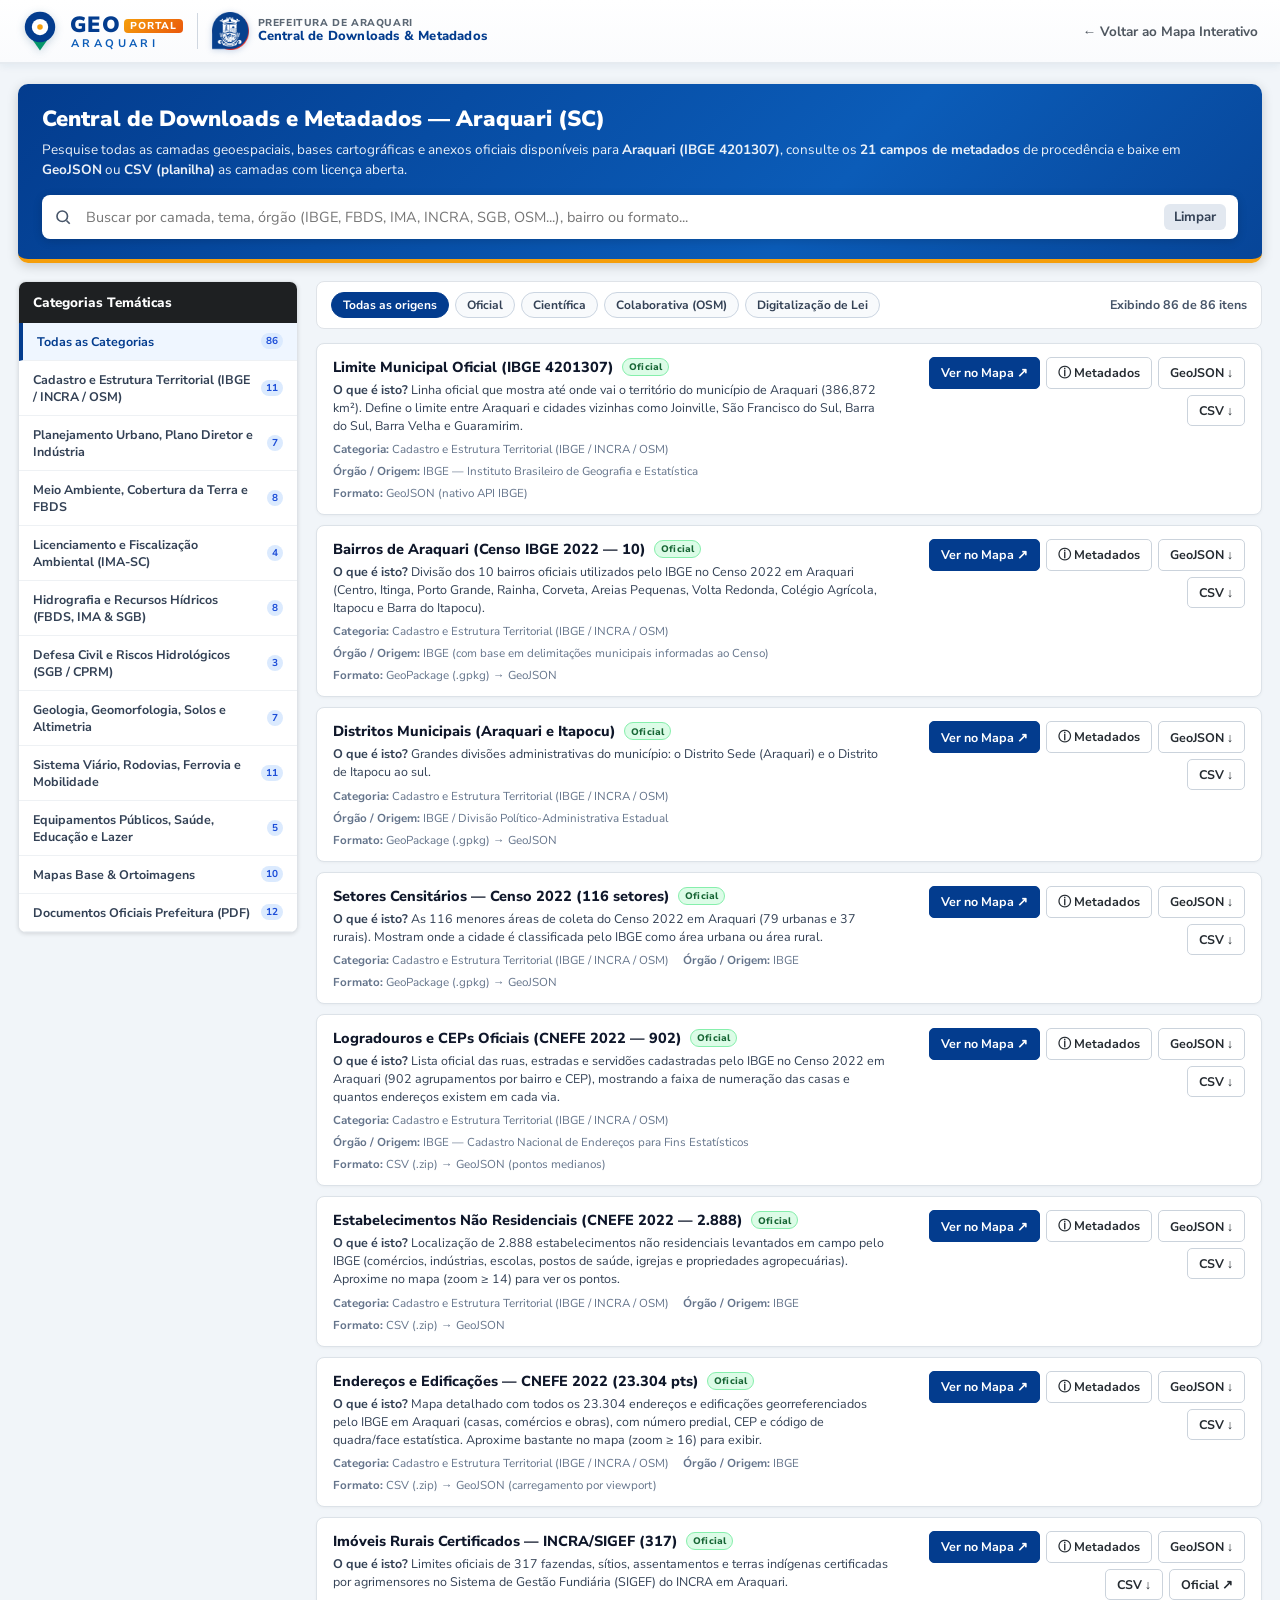
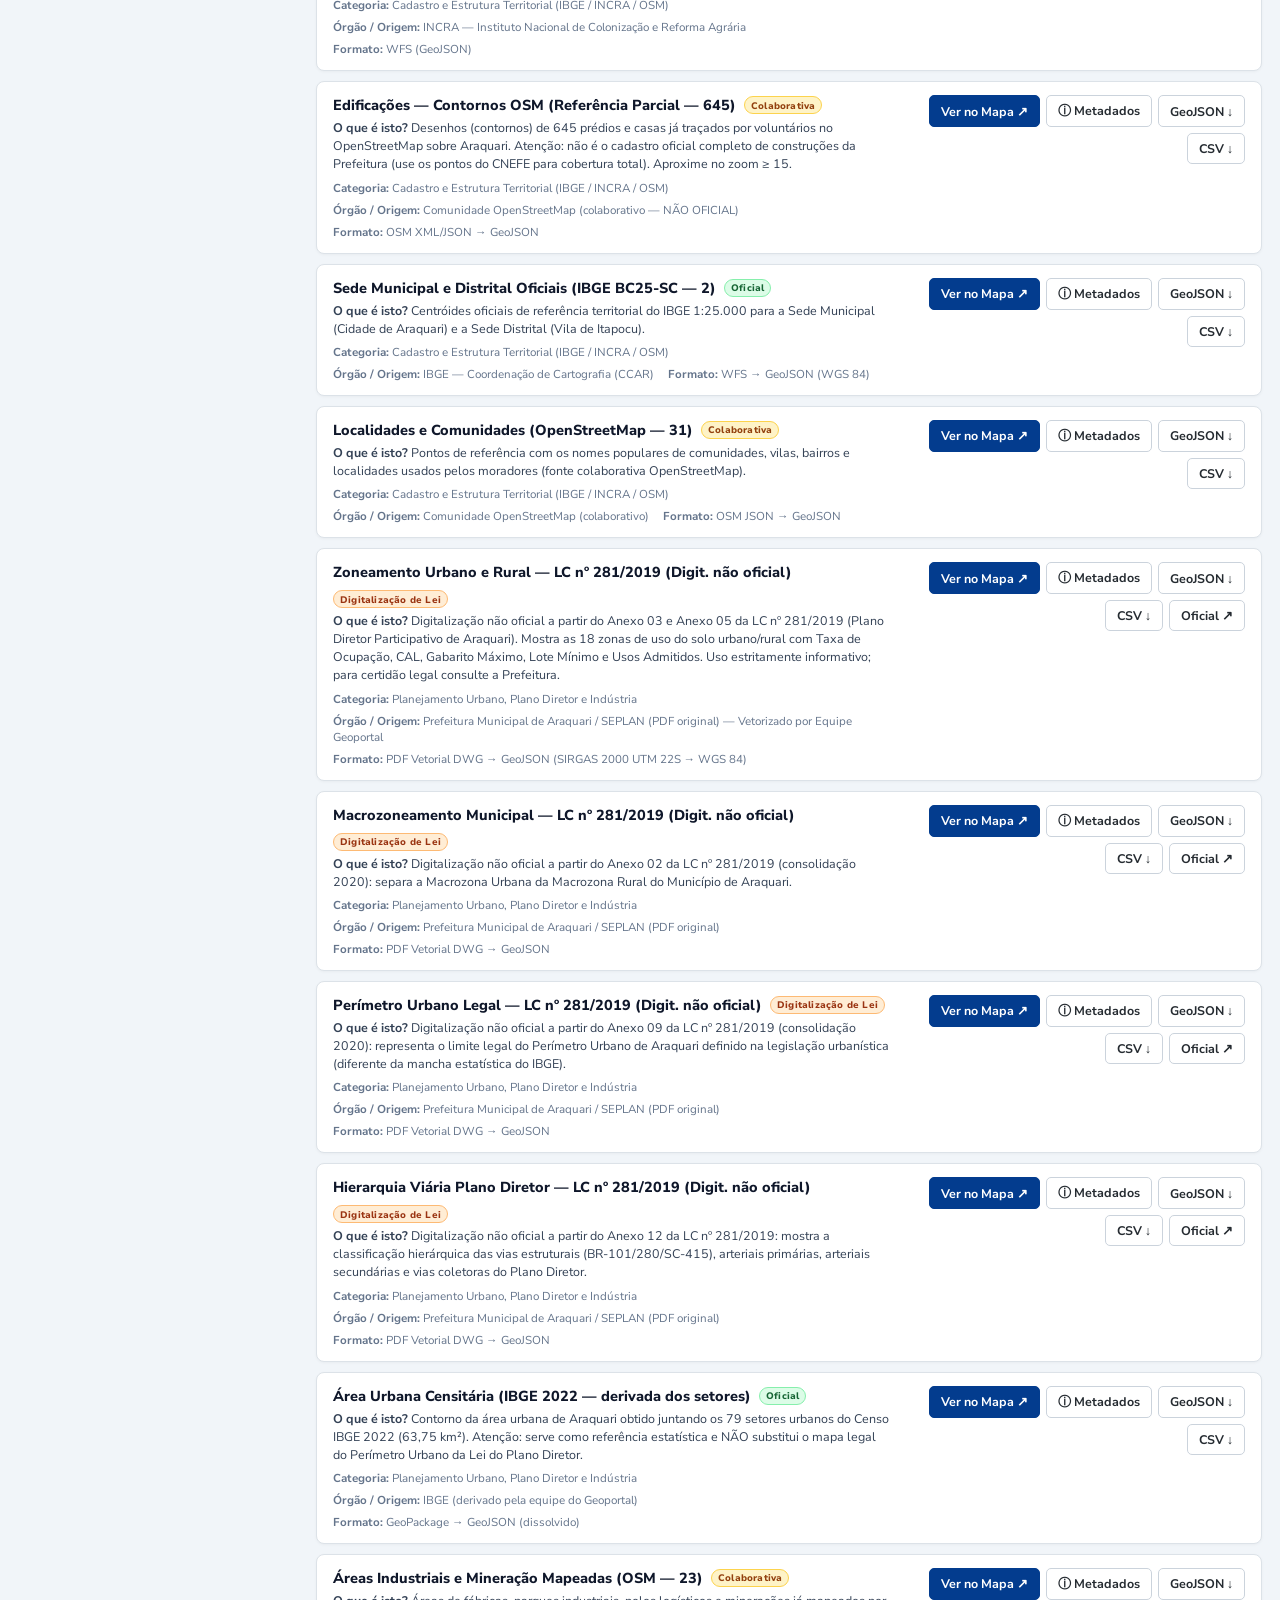
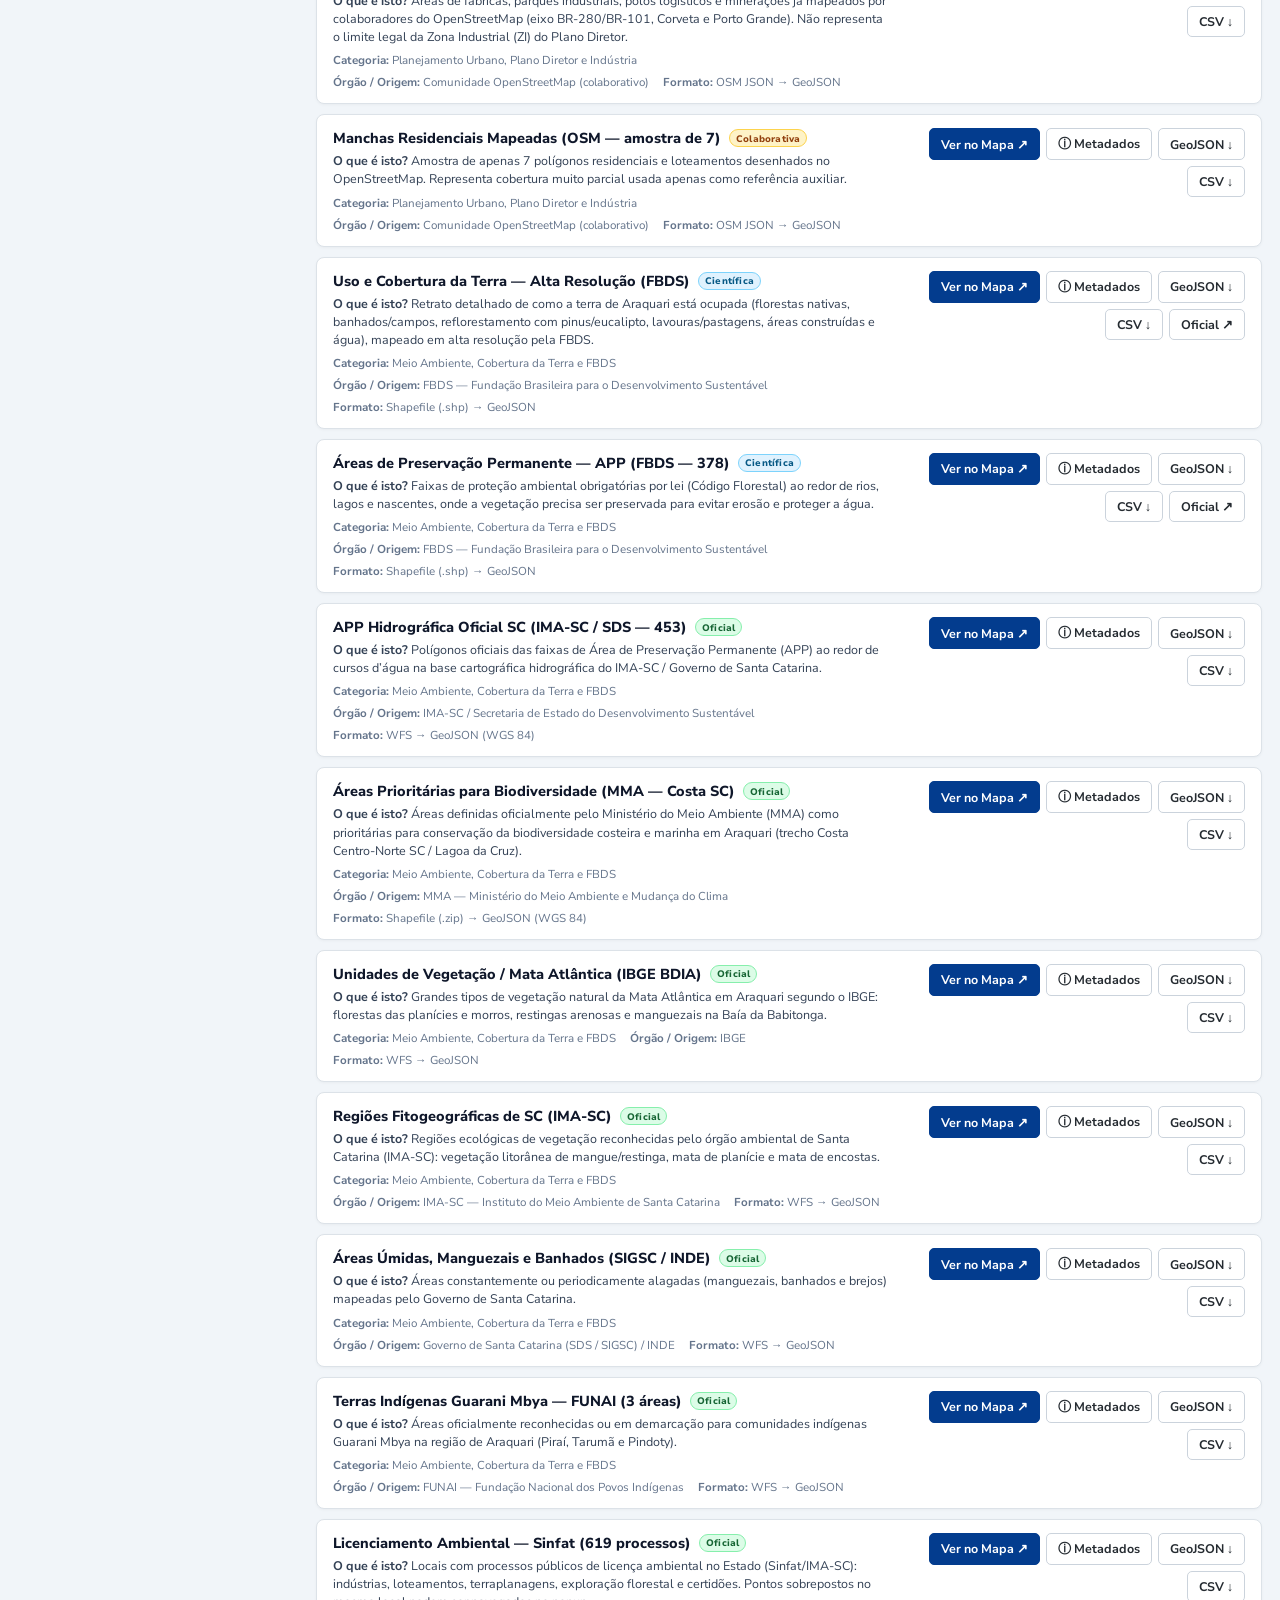
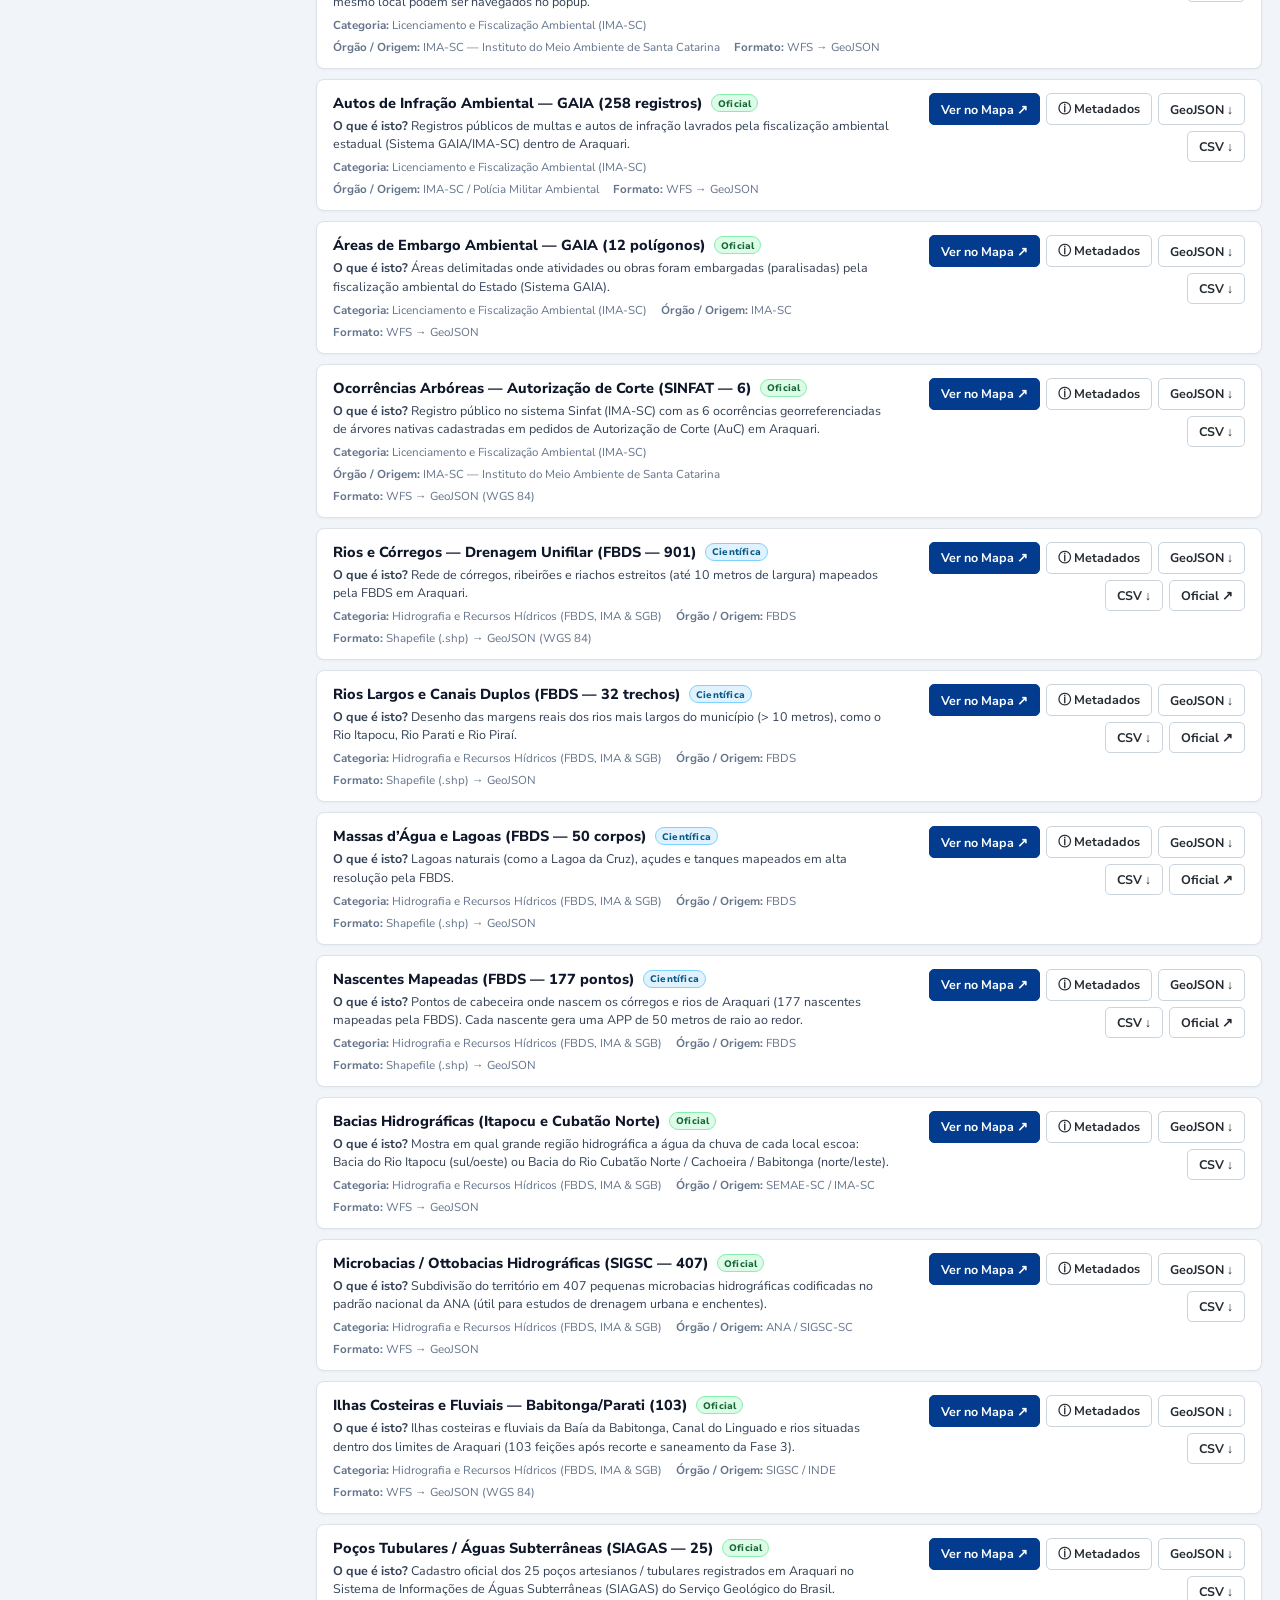
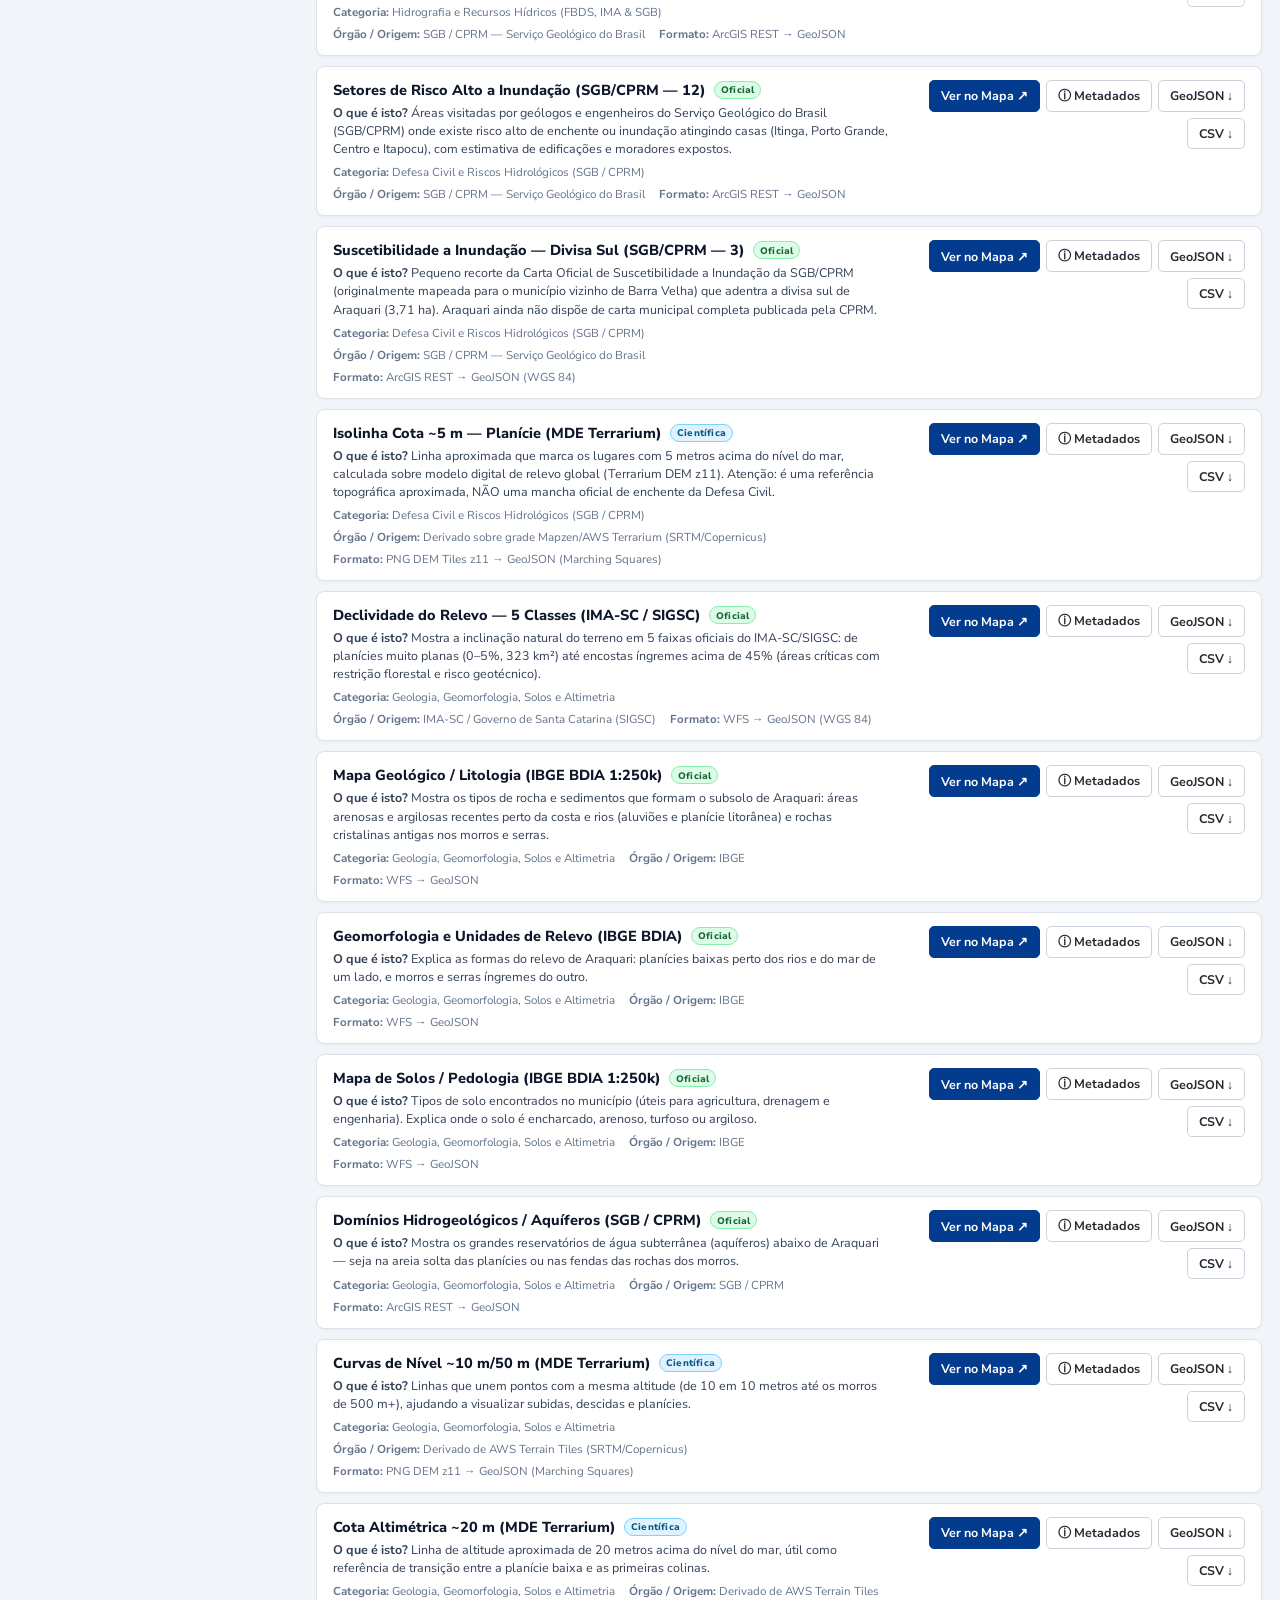
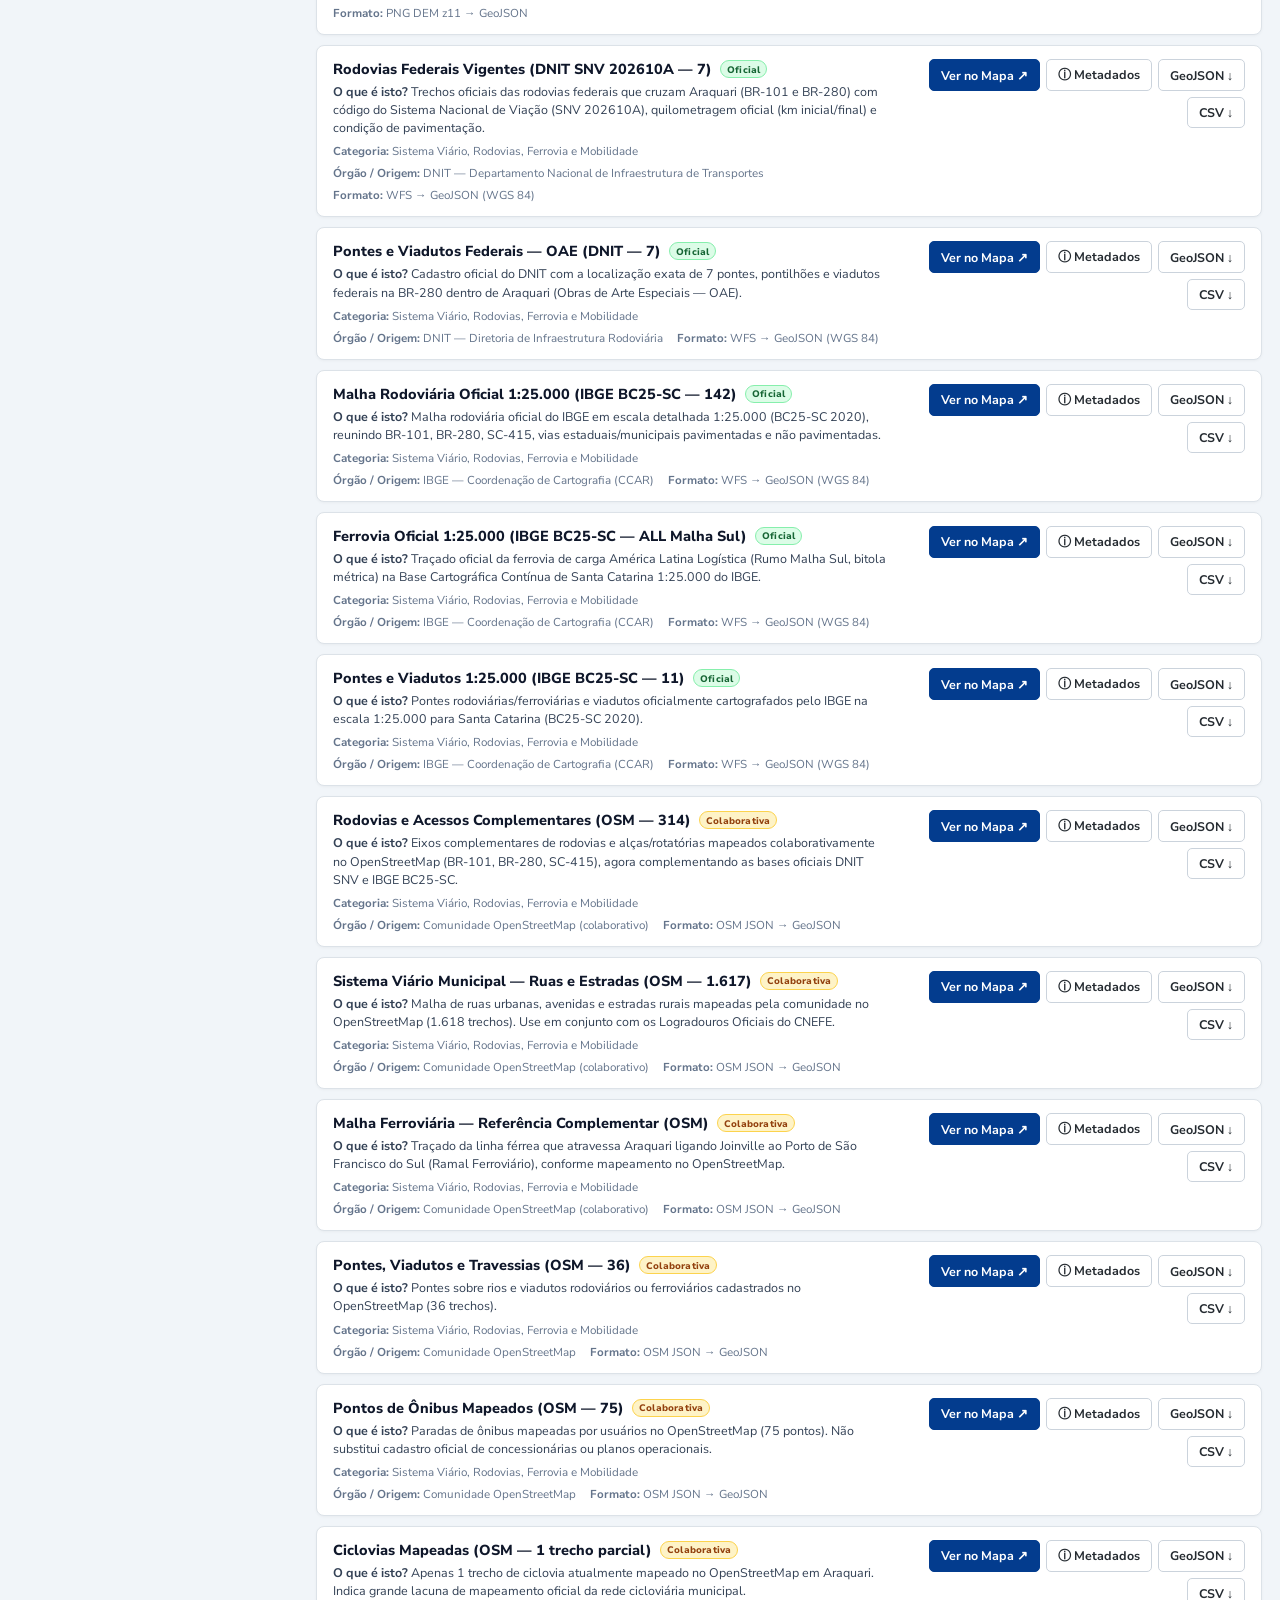
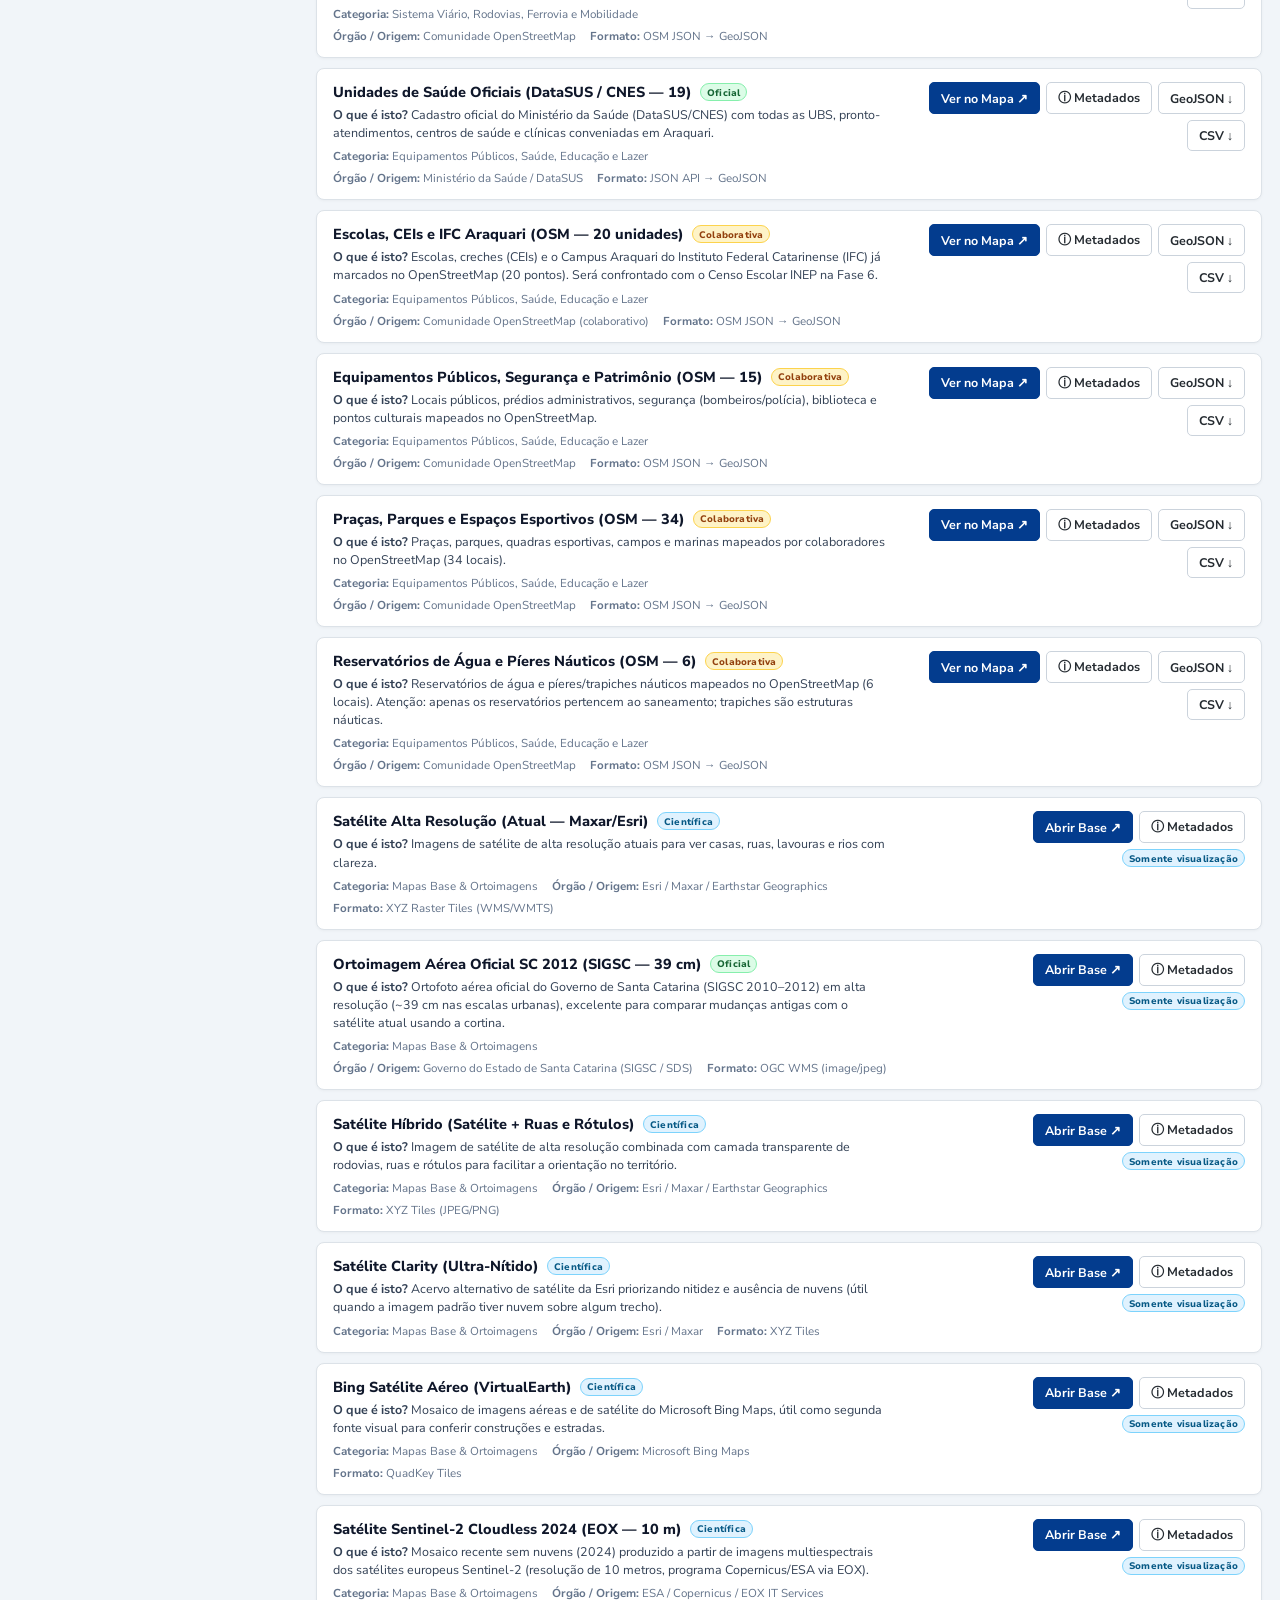
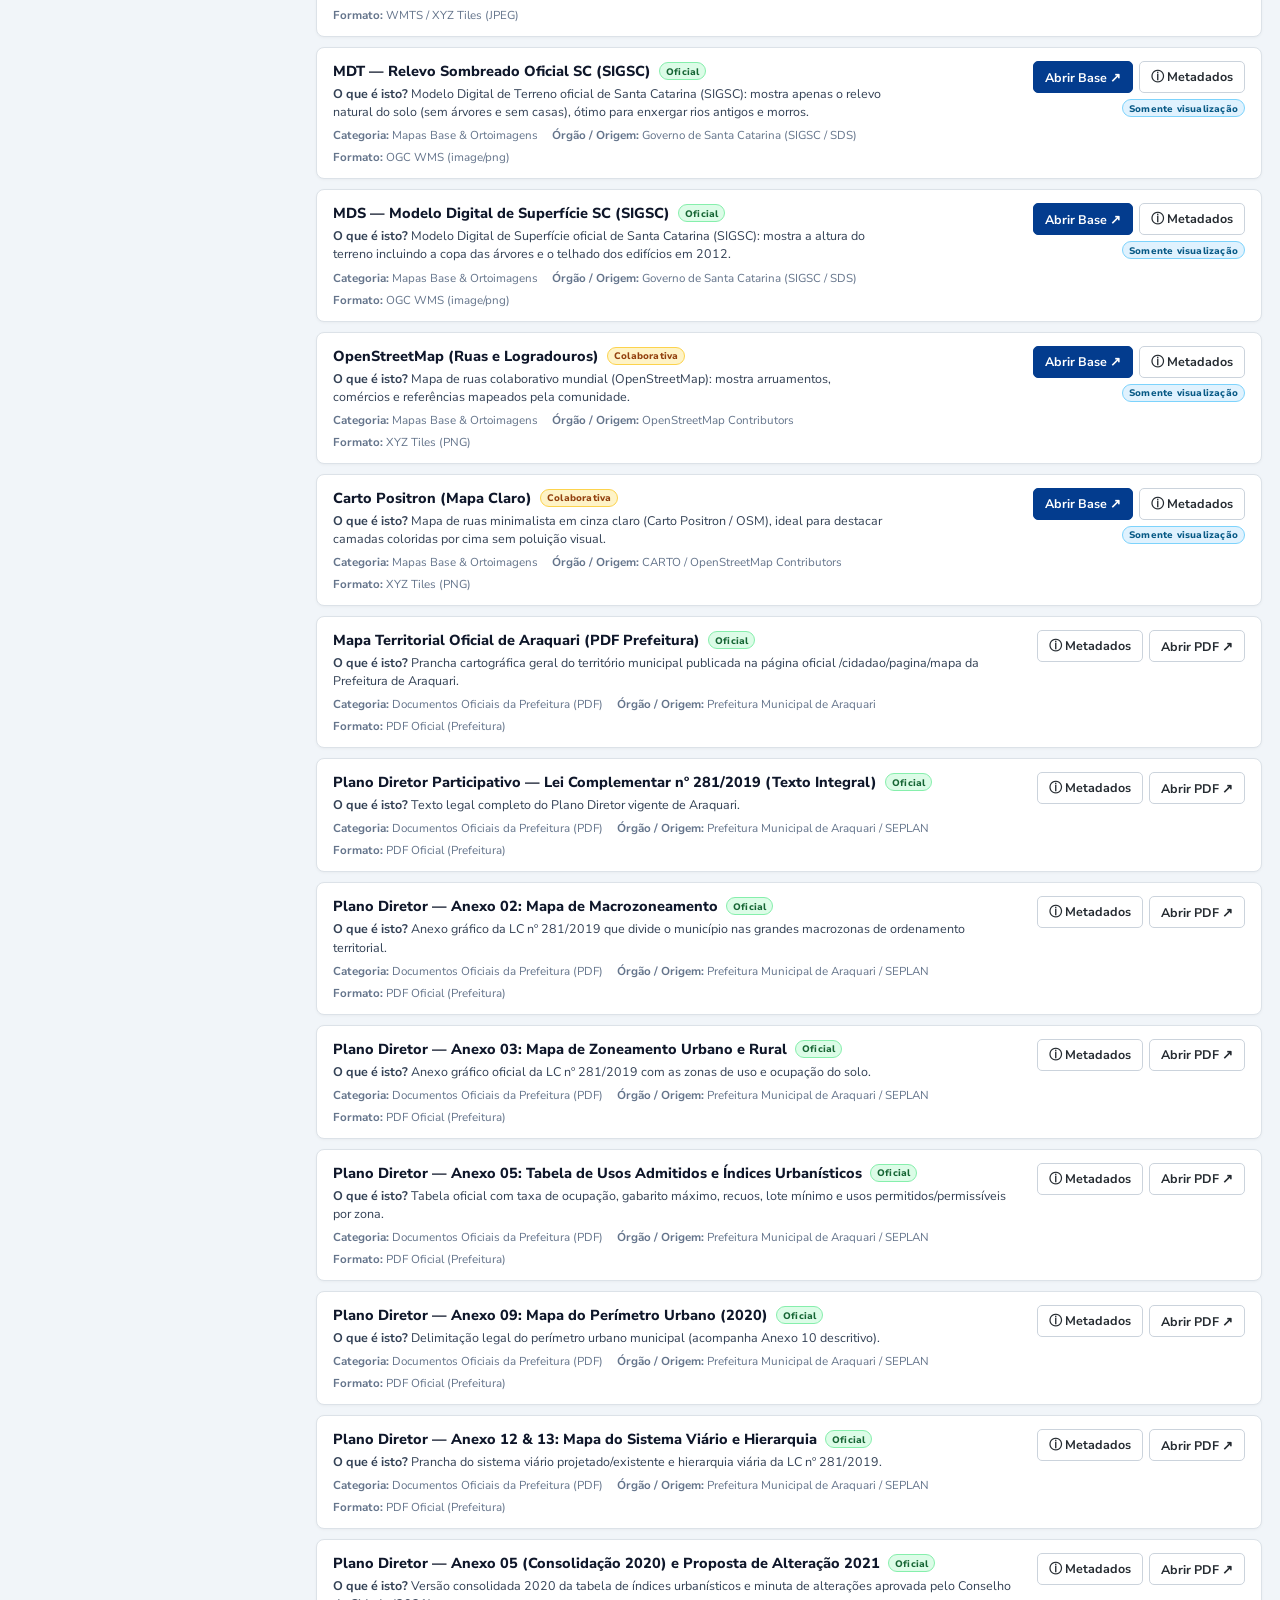
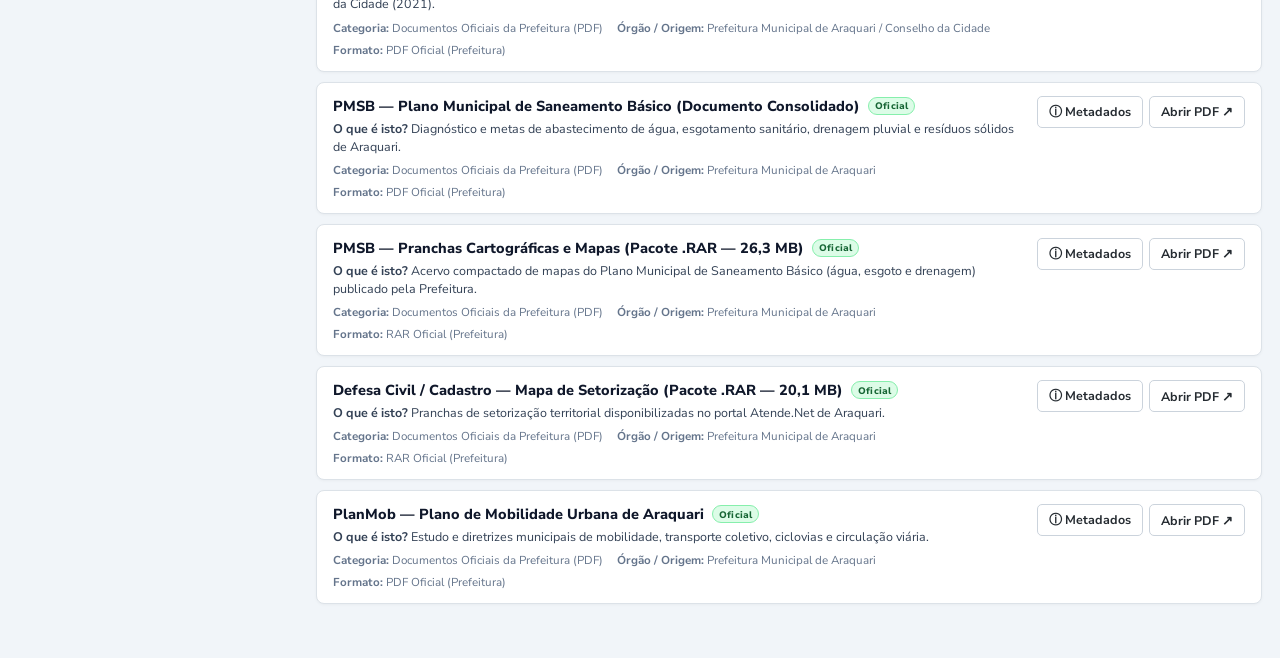
==== commit 053eb4fc: "Corrigir navegacao entre downloads.html e aba original de index.html" ====
--- a/downloads.html
+++ b/downloads.html
@@ -208,7 +208,7 @@
 <body>
   <header class="gp-header">
     <div class="gp-brand-group">
-      <a href="index.html" class="gp-logo-link" title="Voltar ao Mapa Interativo do Geoportal Araquari">
+      <a href="index.html" class="gp-logo-link" data-return-to-map="1" title="Voltar ao Mapa Interativo do Geoportal Araquari">
         <svg class="gp-geo-pin-svg" viewBox="0 0 46 50" fill="none" xmlns="http://www.w3.org/2000/svg" aria-hidden="true">
           <path d="M12.5 32.5L23 47.5L33.5 32.5H12.5Z" fill="#059669"/>
           <circle cx="23" cy="20.5" r="17.5" fill="#033c8e"/>
@@ -230,7 +230,7 @@
       </div>
     </div>
     <nav class="gp-nav">
-      <a class="gp-nav-btn" href="index.html" style="text-decoration:none">← Voltar ao Mapa Interativo</a>
+      <a class="gp-nav-btn" href="index.html" data-return-to-map="1" style="text-decoration:none">← Voltar ao Mapa Interativo</a>
     </nav>
   </header>
 
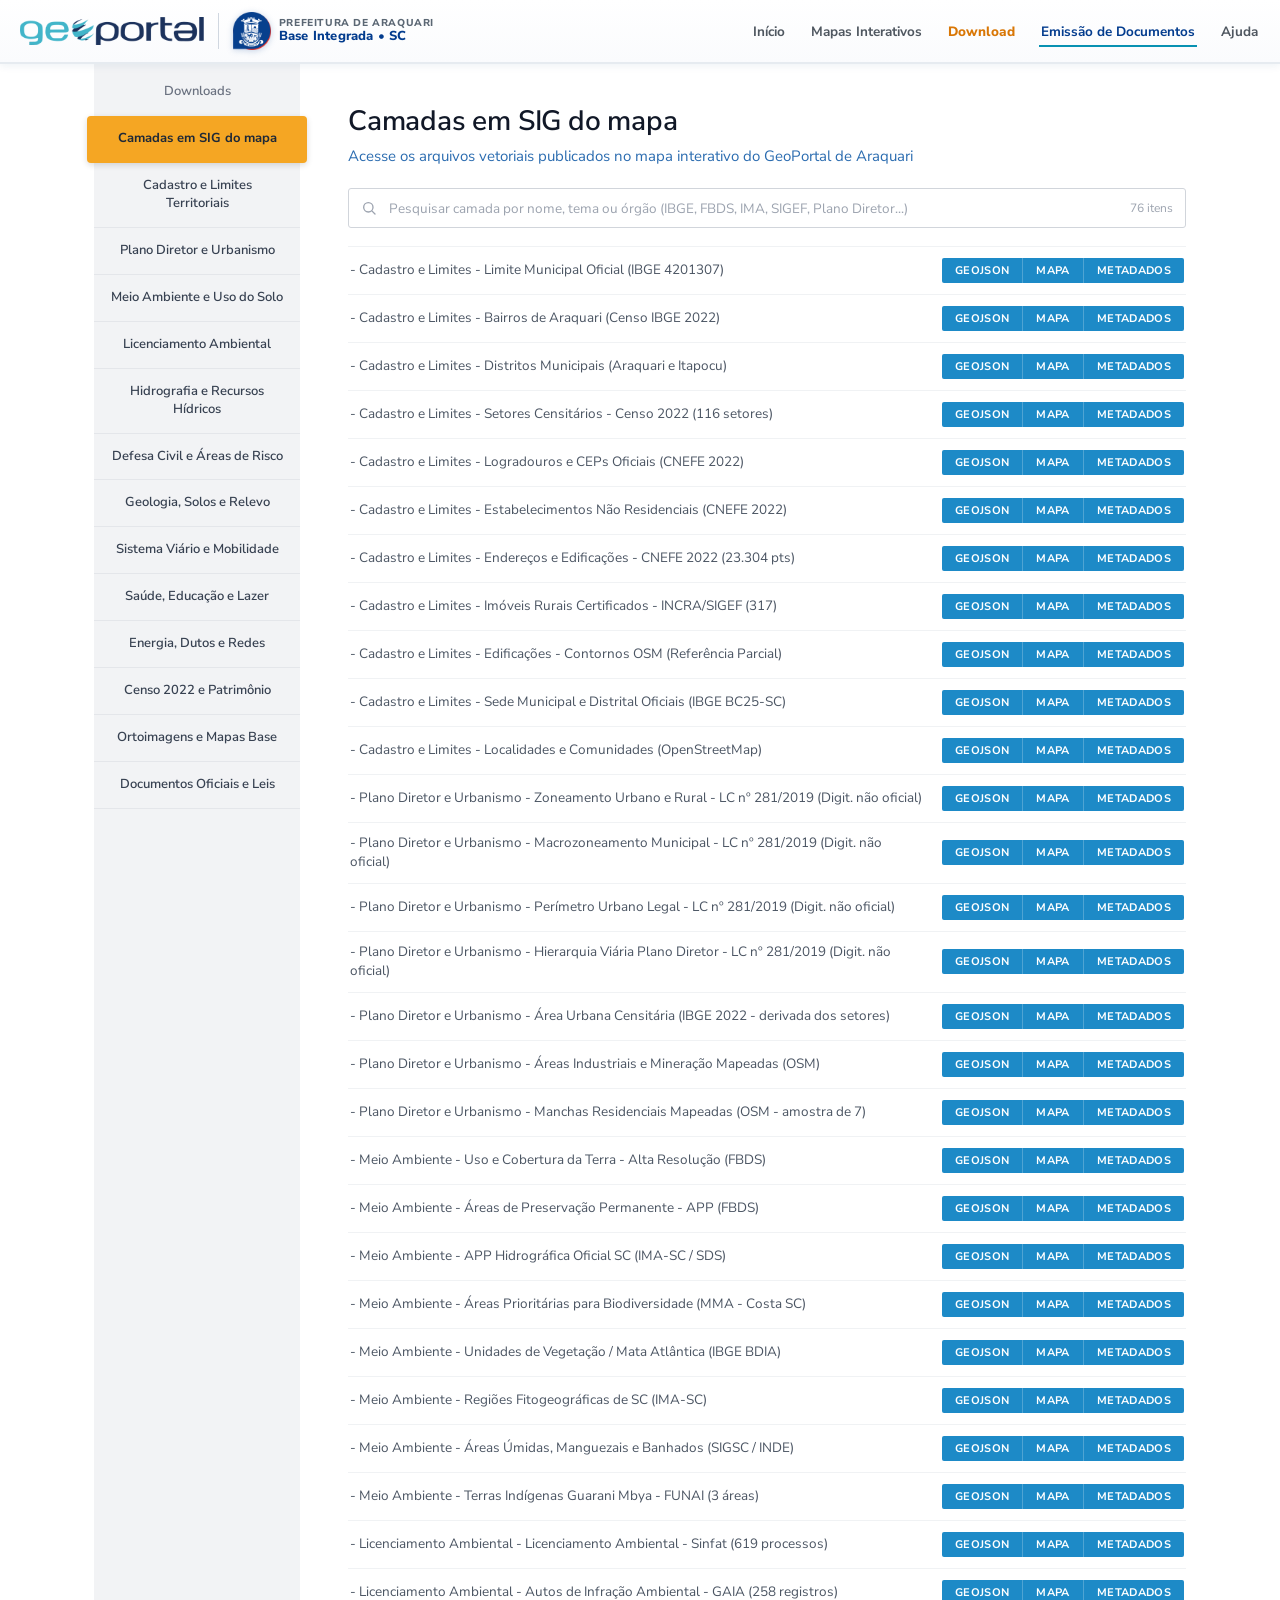
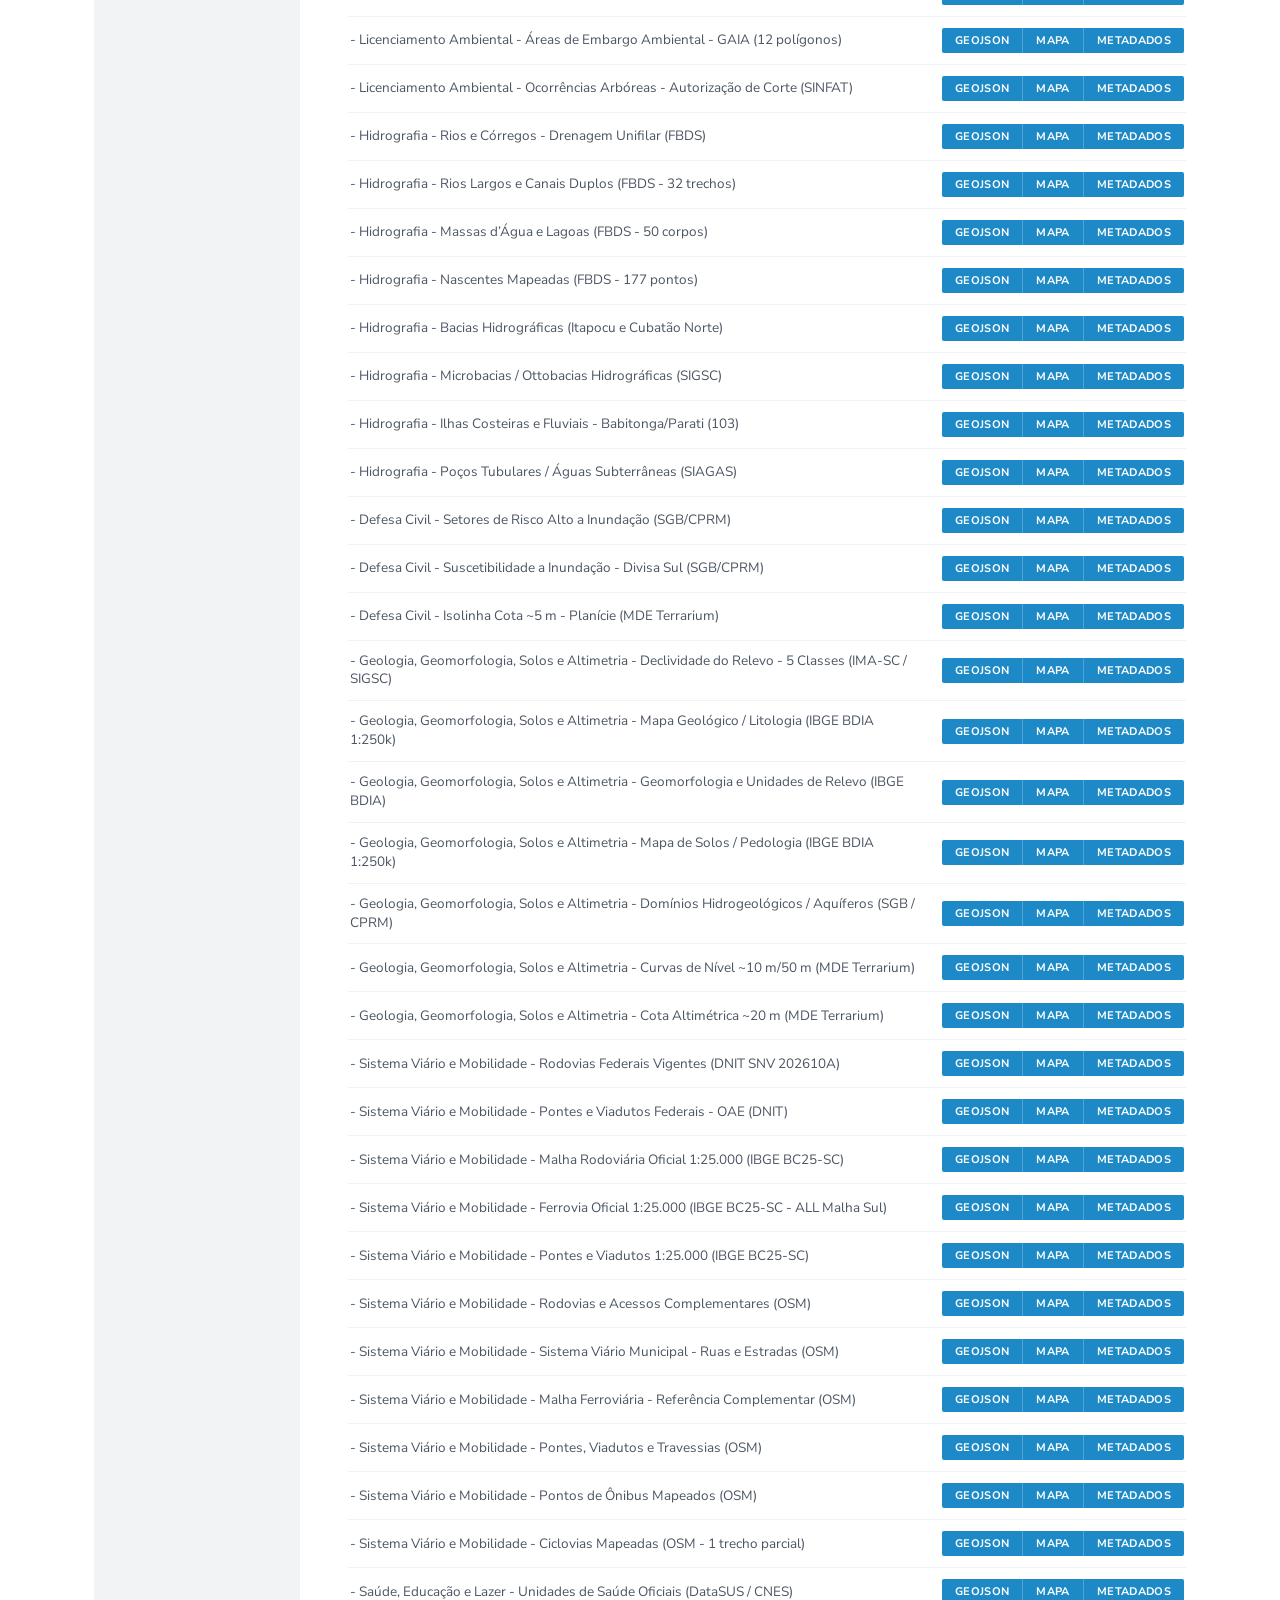
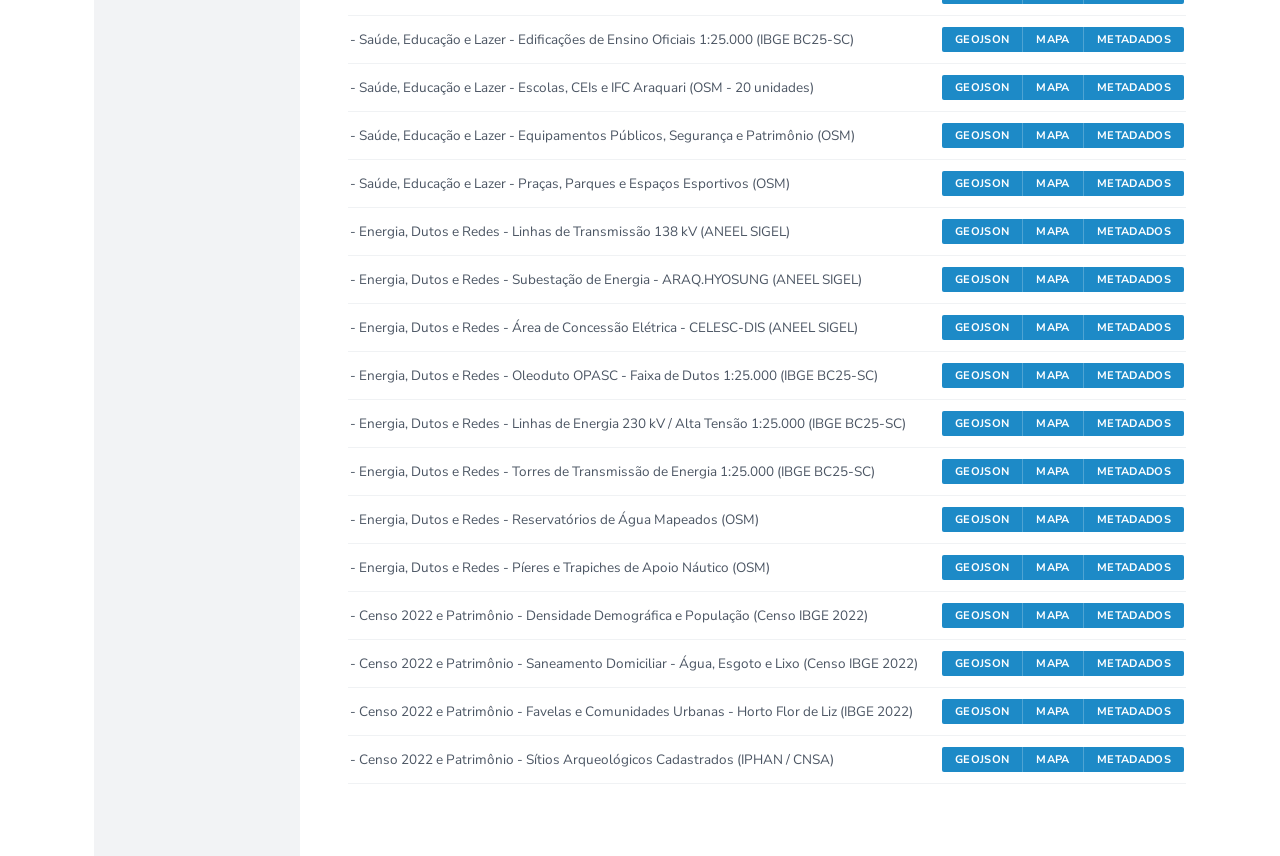
==== commit 32148c04: "Aplicar layout institucional, pagina Inicio, Downloads limpo, icones e marca GeoLab no Geoportal Ara" ====
--- a/downloads.html
+++ b/downloads.html
@@ -3,289 +3,447 @@
 <head>
   <meta charset="UTF-8" />
   <meta name="viewport" content="width=device-width, initial-scale=1.0" />
-  <title>Central de Downloads &amp; Catálogo de Dados — Geoportal Araquari (SC)</title>
-  <link rel="icon" type="image/svg+xml" href="data:image/svg+xml,%3Csvg xmlns='http://www.w3.org/2000/svg' viewBox='0 0 46 50'%3E%3Cpath d='M12.5 32.5L23 47.5L33.5 32.5H12.5Z' fill='%23059669'/%3E%3Ccircle cx='23' cy='20.5' r='17.5' fill='%23033c8e'/%3E%3Ccircle cx='23' cy='20.5' r='9.4' fill='%23ffffff'/%3E%3Ccircle cx='23' cy='20.5' r='3.3' fill='%23f59e0b'/%3E%3C/svg%3E" />
+  <title>Downloads — Geoportal Araquari</title>
+  <link rel="icon" type="image/png" href="assets/favicon-geolab.png?v=2" />
   <link rel="preconnect" href="https://fonts.googleapis.com" />
   <link rel="preconnect" href="https://fonts.gstatic.com" crossorigin />
-  <link href="https://fonts.googleapis.com/css2?family=Nunito+Sans:wght@400;600;700;800;900&display=swap" rel="stylesheet" />
-  <link rel="stylesheet" href="css/geoportal.css" />
+  <link href="https://fonts.googleapis.com/css2?family=Nunito+Sans:wght@400;600;700;800&display=swap" rel="stylesheet" />
+  <link rel="stylesheet" href="css/geoportal.css?v=20261127-1" />
+  <script>
+    (() => {
+      function getAvailableMapOpener() {
+        try {
+          if (window.opener && !window.opener.closed && window.opener.GeoPortalMapNav) {
+            return window.opener;
+          }
+        } catch {
+          // Cross-origin ou opener indisponível
+        }
+        return null;
+      }
+
+      function handleReturnToMapClick(e, { layerId = '', basemapId = '' } = {}) {
+        if (e.defaultPrevented || e.button !== 0 || e.metaKey || e.ctrlKey || e.shiftKey || e.altKey) {
+          return;
+        }
+        const opener = getAvailableMapOpener();
+        if (!opener) {
+          return;
+        }
+        e.preventDefault();
+        try {
+          if (layerId) opener.GeoPortalMapNav.activateLayer(layerId);
+          else if (basemapId) opener.GeoPortalMapNav.activateBasemap(basemapId);
+          else opener.GeoPortalMapNav.focusMap();
+        } catch {
+          const targetEl = e.target instanceof Element ? e.target : e.target?.parentElement;
+          const link = targetEl?.closest?.('a[href]');
+          if (link) window.location.href = link.href;
+          return;
+        }
+        try {
+          opener.focus();
+        } catch {
+          // ignore
+        }
+        try {
+          window.close();
+        } catch {
+          // ignore
+        }
+      }
+
+      window.__geoHandleReturnToMapClick = handleReturnToMapClick;
+
+      document.addEventListener('click', (e) => {
+        const targetEl = e.target instanceof Element ? e.target : e.target?.parentElement;
+        if (targetEl?.closest?.('[data-return-to-map]')) {
+          handleReturnToMapClick(e);
+        }
+      });
+    })();
+  </script>
   <style>
     html, body {
       overflow: auto !important;
       height: auto !important;
-      background: #f1f5f9;
-    }
-    .dl-shell {
-      max-width: 1320px;
+      min-height: 100%;
+      background: #ffffff !important;
+      color: #374151;
+    }
+
+    .dl-page-wrap {
+      max-width: 1140px;
       margin: 0 auto;
-      padding: 20px 18px 44px;
-    }
-    .dl-hero {
-      background: linear-gradient(135deg, #033c8e 0%, #0b5cb8 65%, #074598 100%);
-      color: #ffffff;
-      border-radius: 10px;
-      padding: 20px 24px;
-      border-bottom: 4px solid #f59e0b;
-      margin-bottom: 18px;
-      box-shadow: var(--shadow-md);
-    }
-    .dl-hero h1 {
+      padding: 0 24px;
+      display: grid;
+      grid-template-columns: 206px 1fr;
+      gap: 48px;
+      min-height: calc(100vh - var(--header-h));
+      align-items: stretch;
+    }
+
+    /* Coluna lateral institucional (padrão Floripa) */
+    .dl-side-col {
+      background: #f2f3f5;
+      padding: 0 0 40px;
+      display: flex;
+      flex-direction: column;
+    }
+
+    .dl-side-heading {
+      padding: 18px 14px 16px;
+      font-size: 13px;
+      font-weight: 600;
+      color: #6b7280;
+      text-align: center;
+      border-bottom: 1px solid #e4e6ea;
+    }
+
+    .dl-nav-list {
+      display: flex;
+      flex-direction: column;
+    }
+
+    .dl-nav-item {
+      appearance: none;
+      border: none;
+      border-bottom: 1px solid #e4e6ea;
+      background: transparent;
+      padding: 14px 16px;
+      font-family: inherit;
+      font-size: 13px;
+      font-weight: 600;
+      line-height: 1.38;
+      color: #374151;
+      text-align: center;
+      cursor: pointer;
+      transition: background 0.14s ease, color 0.14s ease;
+    }
+
+    .dl-nav-item:hover {
+      background: #e9ebee;
+      color: #111827;
+    }
+
+    .dl-nav-item.active {
+      background: #f5a623;
+      color: #1f2937;
+      font-weight: 700;
+      border-bottom-color: transparent;
+      border-radius: 4px;
+      margin: -1px -7px 0;
+      width: calc(100% + 14px);
+      box-shadow: 0 2px 6px rgba(0, 0, 0, 0.14);
+      position: relative;
+      z-index: 2;
+    }
+
+    /* Área principal limpa */
+    .dl-content-col {
+      padding: 38px 0 72px;
+      min-width: 0;
+    }
+
+    .dl-title {
       margin: 0 0 6px;
-      font-size: 22px;
-      font-weight: 900;
-    }
-    .dl-hero p {
-      margin: 0 0 14px;
-      font-size: 13.5px;
-      color: rgba(255,255,255,0.92);
-      line-height: 1.5;
-    }
-    .dl-search-box {
+      font-size: 28px;
+      font-weight: 600;
+      color: #111827;
+      letter-spacing: -0.2px;
+    }
+
+    .dl-subtitle {
+      margin: 0 0 22px;
+      font-size: 15px;
+      font-weight: 400;
+      color: #2b6cb0;
+    }
+
+    /* Buscador sóbrio no topo */
+    .dl-search-row {
       display: flex;
       align-items: center;
       gap: 10px;
+      height: 40px;
+      padding: 0 12px;
+      border: 1px solid #d1d5db;
+      border-radius: 3px;
       background: #ffffff;
-      border-radius: 8px;
-      padding: 6px 12px;
-      box-shadow: 0 2px 10px rgba(0,0,0,0.16);
-    }
-    .dl-search-box input {
+      margin-bottom: 18px;
+      transition: border-color 0.15s ease;
+    }
+
+    .dl-search-row:focus-within {
+      border-color: #1d8ac7;
+    }
+
+    .dl-search-row svg {
+      color: #9ca3af;
+      flex-shrink: 0;
+    }
+
+    .dl-search-input {
       flex: 1;
+      min-width: 0;
       border: none;
       outline: none;
-      font-size: 14.5px;
-      padding: 6px 4px;
-      color: #0f172a;
-    }
+      font-family: inherit;
+      font-size: 13.5px;
+      color: #1f2937;
+      background: transparent;
+    }
+
+    .dl-search-input::placeholder {
+      color: #9ca3af;
+    }
+
     .dl-search-clear {
       border: none;
-      background: #e2e8f0;
-      color: #334155;
-      border-radius: 6px;
-      padding: 4px 10px;
-      font-weight: 700;
+      background: none;
+      color: #6b7280;
+      font-size: 12px;
+      font-weight: 600;
       cursor: pointer;
-    }
-    .dl-layout {
-      display: grid;
-      grid-template-columns: 280px 1fr;
-      gap: 18px;
-      align-items: start;
-    }
-    .dl-sidebar {
-      background: #ffffff;
-      border: 1px solid #dfe3e8;
-      border-radius: 8px;
-      overflow: hidden;
-      position: sticky;
-      top: 16px;
-      box-shadow: var(--shadow-sm);
-    }
-    .dl-side-head {
-      background: #1e2022;
-      color: #ffffff;
-      padding: 11px 14px;
-      font-weight: 800;
-      font-size: 13.5px;
-    }
-    .dl-cat-btn {
-      width: 100%;
-      border: none;
-      border-bottom: 1px solid #eef1f4;
-      background: #ffffff;
-      padding: 10px 14px;
-      text-align: left;
+      padding: 4px 6px;
+      display: none;
+    }
+
+    .dl-search-clear.visible {
+      display: inline-block;
+    }
+
+    .dl-search-clear:hover {
+      color: #111827;
+    }
+
+    .dl-count-label {
+      font-size: 12px;
+      color: #9ca3af;
+      white-space: nowrap;
+      flex-shrink: 0;
+    }
+
+    /* Lista limpa em linhas únicas */
+    .dl-rows {
+      border-top: 1px solid #f0f2f4;
+    }
+
+    .dl-row {
       display: flex;
       align-items: center;
       justify-content: space-between;
+      gap: 20px;
+      padding: 11px 2px;
+      border-bottom: 1px solid #f0f2f4;
+    }
+
+    .dl-row:hover .dl-row-name {
+      color: #111827;
+    }
+
+    .dl-row-name {
+      font-size: 13.5px;
+      font-weight: 400;
+      color: #4b5563;
+      line-height: 1.4;
+      min-width: 0;
+    }
+
+    /* Barra azul unificada de ações (GEOJSON | MAPA | METADADOS) */
+    .dl-action-group {
+      display: inline-flex;
+      align-items: center;
+      background: #1d8ac7;
+      border-radius: 2px;
+      overflow: hidden;
+      flex-shrink: 0;
+    }
+
+    .dl-act-btn {
+      appearance: none;
+      border: none;
+      background: transparent;
+      color: #ffffff;
+      font-family: inherit;
+      font-size: 11px;
+      font-weight: 700;
+      letter-spacing: 0.35px;
+      text-transform: uppercase;
+      text-decoration: none;
+      padding: 7px 13px;
+      line-height: 1;
+      cursor: pointer;
+      transition: background 0.14s ease;
+      white-space: nowrap;
+    }
+
+    .dl-act-btn + .dl-act-btn {
+      border-left: 1px solid rgba(255, 255, 255, 0.22);
+    }
+
+    .dl-act-btn:hover {
+      background: #1672a6;
+      color: #ffffff;
+    }
+
+    .dl-empty {
+      padding: 28px 4px;
+      font-size: 13.5px;
+      color: #6b7280;
+    }
+
+    /* Modal sóbrio de Metadados */
+    .dl-meta-actions {
+      display: flex;
+      flex-wrap: wrap;
       gap: 8px;
-      cursor: pointer;
+      margin-bottom: 16px;
+    }
+
+    .dl-meta-btn {
+      display: inline-flex;
+      align-items: center;
+      padding: 7px 14px;
+      border-radius: 3px;
       font-size: 12.5px;
       font-weight: 700;
-      color: #334155;
-      transition: background 0.14s;
-    }
-    .dl-cat-btn:hover { background: #f1f5f9; color: var(--brand-navy); }
-    .dl-cat-btn.active {
-      background: #eff6ff;
-      color: var(--brand-navy);
-      border-left: 4px solid var(--brand-navy);
-    }
-    .dl-main {
-      min-width: 0;
-    }
-    .dl-filter-bar {
-      display: flex;
-      align-items: center;
-      justify-content: space-between;
-      flex-wrap: wrap;
-      gap: 10px;
+      text-decoration: none;
+      cursor: pointer;
+      border: 1px solid #cbd5e1;
       background: #ffffff;
-      border: 1px solid #dfe3e8;
-      border-radius: 8px;
-      padding: 10px 14px;
-      margin-bottom: 14px;
-    }
-    .dl-chips {
-      display: flex;
-      flex-wrap: wrap;
-      gap: 6px;
-    }
-    .dl-chip {
-      border: 1px solid #cbd5e1;
-      background: #f8fafc;
-      color: #334155;
-      border-radius: 16px;
-      padding: 4px 11px;
-      font-size: 12px;
-      font-weight: 700;
-      cursor: pointer;
-    }
-    .dl-chip.active {
-      background: var(--brand-navy);
+      color: #1e293b;
+    }
+
+    .dl-meta-btn.primary {
+      background: #1d8ac7;
+      border-color: #1d8ac7;
       color: #ffffff;
-      border-color: var(--brand-navy);
-    }
-    .dl-card {
-      background: #ffffff;
-      border: 1px solid #dce2e8;
-      border-radius: 8px;
-      padding: 13px 16px;
-      margin-bottom: 10px;
-      display: flex;
-      align-items: flex-start;
-      justify-content: space-between;
-      gap: 16px;
-      box-shadow: 0 1px 3px rgba(0,0,0,0.04);
-    }
-    .dl-card:hover {
-      border-color: var(--brand-blue);
-      box-shadow: var(--shadow-sm);
-    }
-    .dl-card-info {
-      flex: 1;
-      min-width: 0;
-    }
-    .dl-card-title {
-      font-size: 14.5px;
-      font-weight: 800;
-      color: #0f172a;
-      margin-bottom: 4px;
-      display: flex;
-      align-items: center;
-      gap: 8px;
-      flex-wrap: wrap;
-    }
-    .dl-card-what {
-      font-size: 12.5px;
-      color: #334155;
-      line-height: 1.45;
-      margin-bottom: 6px;
-    }
-    .dl-card-meta {
-      font-size: 11.5px;
-      color: #64748b;
-      display: flex;
-      flex-wrap: wrap;
-      gap: 6px 14px;
-    }
-    .dl-card-actions {
-      display: flex;
-      flex-wrap: wrap;
-      gap: 6px;
-      justify-content: flex-end;
-      flex-shrink: 0;
-      max-width: 340px;
-    }
-    @media (max-width: 900px) {
-      .dl-layout { grid-template-columns: 1fr; }
-      .dl-sidebar { position: static; }
-      .dl-card { flex-direction: column; }
-      .dl-card-actions { max-width: none; justify-content: flex-start; }
+    }
+
+    .dl-meta-btn.primary:hover {
+      background: #1672a6;
+    }
+
+    .dl-meta-btn:hover {
+      border-color: #94a3b8;
+    }
+
+    @media (max-width: 820px) {
+      .dl-page-wrap {
+        grid-template-columns: 1fr;
+        gap: 20px;
+        padding: 0 16px;
+      }
+      .dl-side-col {
+        padding-bottom: 0;
+      }
+      .dl-nav-list {
+        flex-direction: row;
+        overflow-x: auto;
+      }
+      .dl-nav-item {
+        white-space: nowrap;
+        border-bottom: none;
+        border-right: 1px solid #e4e6ea;
+        padding: 12px 14px;
+      }
+      .dl-nav-item.active {
+        margin: 0;
+        width: auto;
+        border-radius: 0;
+      }
+      .dl-content-col {
+        padding-top: 12px;
+      }
+      .dl-row {
+        flex-direction: column;
+        align-items: flex-start;
+        gap: 8px;
+      }
     }
   </style>
 </head>
 <body>
   <header class="gp-header">
     <div class="gp-brand-group">
-      <a href="index.html" class="gp-logo-link" data-return-to-map="1" title="Voltar ao Mapa Interativo do Geoportal Araquari">
-        <svg class="gp-geo-pin-svg" viewBox="0 0 46 50" fill="none" xmlns="http://www.w3.org/2000/svg" aria-hidden="true">
-          <path d="M12.5 32.5L23 47.5L33.5 32.5H12.5Z" fill="#059669"/>
-          <circle cx="23" cy="20.5" r="17.5" fill="#033c8e"/>
-          <circle cx="23" cy="20.5" r="9.4" fill="#ffffff"/>
-          <circle cx="23" cy="20.5" r="3.2" fill="#f59e0b"/>
-        </svg>
-        <div class="gp-geo-wordmark">
-          <div class="gp-geo-top"><span>GEO</span><span class="gp-geo-portal-tag">PORTAL</span></div>
-          <span class="gp-geo-bottom">ARAQUARI</span>
-        </div>
+      <a href="index.html" class="gp-logo-link" data-return-to-map title="Geoportal Araquari — Base Geoespacial Integrada">
+        <img
+          src="assets/logo-geoportal.png"
+          alt="Geoportal"
+          style="height:28px;width:auto;object-fit:contain;display:block"
+        />
       </a>
       <div class="gp-brand-divider" aria-hidden="true"></div>
-      <div class="gp-municipal-lockup">
-        <img src="assets/logo-prefeitura-araquari.png" alt="Brasão Oficial da Prefeitura de Araquari" class="gp-municipal-logo" width="38" height="38" />
+      <div class="gp-municipal-lockup" title="Prefeitura Municipal de Araquari — Santa Catarina (IBGE 4201307)">
+        <img
+          src="assets/logo-prefeitura-araquari.png"
+          alt="Brasão Oficial da Prefeitura de Araquari"
+          class="gp-municipal-logo"
+          width="38"
+          height="38"
+        />
         <div class="gp-municipal-text">
           <span class="gp-municipal-pref">PREFEITURA DE ARAQUARI</span>
-          <span class="gp-municipal-city">Central de Downloads &amp; Metadados</span>
+          <span class="gp-municipal-city">Base Integrada • SC</span>
         </div>
       </div>
     </div>
-    <nav class="gp-nav">
-      <a class="gp-nav-btn" href="index.html" data-return-to-map="1" style="text-decoration:none">← Voltar ao Mapa Interativo</a>
+
+    <nav class="gp-nav" aria-label="Navegação Principal">
+      <a class="gp-nav-btn" href="index.html?nav=home" style="text-decoration:none">Início</a>
+      <a class="gp-nav-btn" href="index.html" data-return-to-map style="text-decoration:none">Mapas Interativos</a>
+      <a class="gp-nav-btn active" href="downloads.html" style="text-decoration:none">Download</a>
+      <a class="gp-nav-btn highlight-doc" href="index.html?nav=docs" style="text-decoration:none">Emissão de Documentos</a>
+      <a class="gp-nav-btn" href="index.html?nav=help" style="text-decoration:none">Ajuda</a>
     </nav>
   </header>
 
-  <main class="dl-shell">
-    <section class="dl-hero">
-      <h1>Central de Downloads e Metadados — Araquari (SC)</h1>
-      <p>
-        Pesquise todas as camadas geoespaciais, bases cartográficas e anexos oficiais disponíveis para <b>Araquari (IBGE 4201307)</b>,
-        consulte os <b>21 campos de metadados</b> de procedência e baixe em <b>GeoJSON</b> ou <b>CSV (planilha)</b> as camadas com licença aberta.
-      </p>
-      <div class="dl-search-box">
-        <svg width="18" height="18" viewBox="0 0 24 24" fill="none" stroke="#475569" stroke-width="2.2"><circle cx="11" cy="11" r="7"/><path d="M21 21l-4.35-4.35"/></svg>
-        <input type="text" id="dlSearchInput" placeholder="Buscar por camada, tema, órgão (IBGE, FBDS, IMA, INCRA, SGB, OSM...), bairro ou formato..." autocomplete="off" />
-        <button class="dl-search-clear" id="dlSearchClear">Limpar</button>
+  <main class="dl-page-wrap">
+    <aside class="dl-side-col" aria-label="Categorias de Download">
+      <div class="dl-side-heading">Downloads</div>
+      <nav class="dl-nav-list" id="dlCategoryList"></nav>
+    </aside>
+
+    <section class="dl-content-col">
+      <h1 class="dl-title" id="dlSectionTitle">Camadas em SIG do mapa</h1>
+      <p class="dl-subtitle" id="dlSectionSubtitle">Acesse os arquivos vetoriais publicados no mapa interativo do GeoPortal de Araquari</p>
+
+      <div class="dl-search-row">
+        <svg width="16" height="16" viewBox="0 0 24 24" fill="none" stroke="currentColor" stroke-width="2" stroke-linecap="round" stroke-linejoin="round" aria-hidden="true">
+          <circle cx="11" cy="11" r="7"></circle>
+          <path d="M21 21l-4.35-4.35"></path>
+        </svg>
+        <input
+          type="text"
+          id="dlSearchInput"
+          class="dl-search-input"
+          placeholder="Pesquisar camada por nome, tema ou órgão (IBGE, FBDS, IMA, SIGEF, Plano Diretor...)"
+          autocomplete="off"
+        />
+        <button type="button" class="dl-search-clear" id="dlSearchClear">Limpar</button>
+        <span class="dl-count-label" id="dlResultSummary"></span>
       </div>
+
+      <div class="dl-rows" id="dlResults"></div>
     </section>
-
-    <div class="dl-layout">
-      <aside class="dl-sidebar" id="dlSidebar">
-        <div class="dl-side-head">Categorias Temáticas</div>
-        <div id="dlCategoryList"></div>
-      </aside>
-
-      <section class="dl-main">
-        <div class="dl-filter-bar">
-          <div class="dl-chips" id="dlSourceFilters">
-            <button class="dl-chip active" data-src="ALL">Todas as origens</button>
-            <button class="dl-chip" data-src="Oficial">Oficial</button>
-            <button class="dl-chip" data-src="Científica">Científica</button>
-            <button class="dl-chip" data-src="Colaborativa">Colaborativa (OSM)</button>
-            <button class="dl-chip" data-src="Digitalização não oficial">Digitalização de Lei</button>
-          </div>
-          <div id="dlResultSummary" style="font-size:12.5px;font-weight:700;color:#475569">Carregando...</div>
-        </div>
-        <div id="dlResults"></div>
-      </section>
-    </div>
   </main>
 
-  <!-- Modal de Metadados (21 campos) -->
   <div class="gp-modal-backdrop" id="dlModalBackdrop" role="dialog" aria-modal="true" style="inset:0">
     <div class="gp-modal">
       <div class="gp-modal-head">
-        <h2 id="dlModalTitle">Metadados da Camada</h2>
+        <h2 id="dlModalTitle">Metadados</h2>
         <button class="gp-drawer-icon-btn" id="dlModalClose" title="Fechar">×</button>
       </div>
       <div class="gp-modal-body" id="dlModalBody"></div>
     </div>
   </div>
 
-  <script src="js/limite-araquari.js"></script>
-  <script src="js/araquari-bundle.js"></script>
-  <script src="js/araquari-bundle-extra.js" defer></script>
-  <script src="js/catalog.js"></script>
-  <script src="js/metadata.js"></script>
-  <script src="js/downloads-page.js"></script>
+  <script src="js/limite-araquari.js?v=20261127-1"></script>
+  <script src="js/araquari-bundle.js?v=20261127-1"></script>
+  <script src="js/araquari-bundle-extra.js?v=20261127-1" defer></script>
+  <script src="js/catalog.js?v=20261127-1"></script>
+  <script src="js/metadata.js?v=20261127-1"></script>
+  <script src="js/downloads-page.js?v=20261127-1"></script>
 </body>
 </html>
--- a/css/geoportal.css
+++ b/css/geoportal.css
@@ -2032,3 +2032,284 @@
     right: 12px !important;
   }
 }
+
+/* ==================== PÁGINA INICIAL (ESTILO GEOPORTAL FLORIANÓPOLIS) ==================== */
+.gp-home-screen {
+  position: fixed;
+  top: var(--header-h);
+  left: 0;
+  right: 0;
+  bottom: 0;
+  z-index: 1450;
+  background: #ffffff;
+  overflow-y: auto;
+  display: none;
+}
+
+.gp-home-screen.open {
+  display: block;
+}
+
+.gp-home-hero {
+  position: relative;
+  width: 100%;
+  min-height: 410px;
+  display: flex;
+  align-items: center;
+  justify-content: center;
+  padding: 52px 20px 60px;
+  background-color: #0b1e3b;
+  background-image:
+    linear-gradient(180deg, rgba(6, 20, 48, 0.72) 0%, rgba(10, 28, 60, 0.44) 55%, rgba(6, 20, 48, 0.68) 100%),
+    url('../assets/hero-araquari.jpg');
+  background-position: center center;
+  background-size: cover;
+  background-repeat: no-repeat;
+}
+
+.gp-home-hero-inner {
+  width: 100%;
+  max-width: 780px;
+  text-align: center;
+  color: #ffffff;
+  position: relative;
+  z-index: 2;
+}
+
+.gp-home-eyebrow {
+  margin: 0 0 4px;
+  font-size: 20px;
+  font-weight: 400;
+  letter-spacing: 0.3px;
+  color: rgba(255, 255, 255, 0.92);
+  text-shadow: 0 1px 6px rgba(0, 0, 0, 0.4);
+}
+
+.gp-home-title {
+  margin: 0 0 8px;
+  font-size: clamp(34px, 5vw, 52px);
+  font-weight: 900;
+  letter-spacing: -0.5px;
+  line-height: 1.08;
+  color: #ffffff;
+  text-shadow: 0 2px 14px rgba(0, 0, 0, 0.45);
+}
+
+.gp-home-subtitle {
+  margin: 0 0 26px;
+  font-size: 14.5px;
+  font-weight: 600;
+  color: rgba(255, 255, 255, 0.88);
+  text-shadow: 0 1px 6px rgba(0, 0, 0, 0.4);
+}
+
+.gp-home-search-wrap {
+  position: relative;
+  max-width: 680px;
+  margin: 0 auto 16px;
+}
+
+.gp-home-search-box {
+  display: flex;
+  align-items: center;
+  gap: 8px;
+  background: rgba(255, 255, 255, 0.24);
+  backdrop-filter: blur(10px);
+  -webkit-backdrop-filter: blur(10px);
+  border: 1px solid rgba(255, 255, 255, 0.38);
+  border-radius: 10px;
+  padding: 6px 8px 6px 14px;
+  box-shadow: 0 8px 28px rgba(0, 0, 0, 0.28);
+}
+
+.gp-home-search-box:focus-within {
+  background: rgba(255, 255, 255, 0.32);
+  border-color: rgba(255, 255, 255, 0.72);
+}
+
+.gp-home-search-icon {
+  display: flex;
+  align-items: center;
+  color: rgba(255, 255, 255, 0.92);
+  flex-shrink: 0;
+}
+
+.gp-home-search-input {
+  flex: 1;
+  min-width: 0;
+  border: none;
+  outline: none;
+  background: transparent;
+  color: #ffffff;
+  font-size: 15px;
+  font-weight: 600;
+  padding: 8px 4px;
+}
+
+.gp-home-search-input::placeholder {
+  color: rgba(255, 255, 255, 0.84);
+  font-weight: 500;
+}
+
+.gp-home-search-btn {
+  border: none;
+  border-radius: 7px;
+  background: #ffffff;
+  color: #1e293b;
+  font-size: 14px;
+  font-weight: 800;
+  padding: 10px 22px;
+  cursor: pointer;
+  flex-shrink: 0;
+  transition: background 0.15s ease, transform 0.12s ease;
+}
+
+.gp-home-search-btn:hover {
+  background: #f1f5f9;
+  color: var(--brand-navy);
+}
+
+.gp-home-search-results {
+  position: absolute;
+  top: calc(100% + 8px);
+  left: 0;
+  right: 0;
+  background: #ffffff;
+  border: 1px solid #dbe2ea;
+  border-radius: 10px;
+  box-shadow: 0 14px 36px rgba(15, 23, 42, 0.24);
+  max-height: 320px;
+  overflow-y: auto;
+  text-align: left;
+  display: none;
+  z-index: 30;
+}
+
+.gp-home-search-results.open {
+  display: block;
+}
+
+.gp-home-chips {
+  display: flex;
+  flex-wrap: wrap;
+  justify-content: center;
+  gap: 8px;
+}
+
+.gp-home-chip {
+  border: none;
+  border-radius: 999px;
+  background: rgba(255, 255, 255, 0.94);
+  color: #1e293b;
+  font-size: 12px;
+  font-weight: 700;
+  padding: 5px 14px;
+  cursor: pointer;
+  box-shadow: 0 2px 8px rgba(0, 0, 0, 0.16);
+  transition: background 0.15s ease, color 0.15s ease, transform 0.12s ease;
+}
+
+.gp-home-chip:hover {
+  background: #ffffff;
+  color: var(--brand-navy);
+  transform: translateY(-1px);
+}
+
+.gp-home-services-wrap {
+  max-width: 1120px;
+  margin: 0 auto;
+  padding: 36px 24px 48px;
+}
+
+.gp-home-grid {
+  display: grid;
+  grid-template-columns: repeat(6, minmax(0, 1fr));
+  gap: 16px;
+}
+
+.gp-home-tile {
+  appearance: none;
+  display: flex;
+  flex-direction: column;
+  align-items: center;
+  justify-content: center;
+  text-align: center;
+  gap: 12px;
+  min-height: 144px;
+  padding: 20px 14px;
+  background: #f4f6f9;
+  border: 1.5px solid transparent;
+  border-radius: 8px;
+  color: #1f2937;
+  text-decoration: none;
+  cursor: pointer;
+  transition: border-color 0.16s ease, background 0.16s ease, transform 0.14s ease, box-shadow 0.16s ease;
+}
+
+.gp-home-tile:hover {
+  background: #ffffff;
+  border-color: #00a8e8;
+  color: #0284c7;
+  transform: translateY(-2px);
+  box-shadow: 0 6px 18px rgba(3, 60, 142, 0.09);
+}
+
+.gp-home-tile.is-featured {
+  background: #f2f9fd;
+  border-color: #29b6f6;
+  color: #0284c7;
+}
+
+.gp-home-tile-icon {
+  display: flex;
+  align-items: center;
+  justify-content: center;
+  color: inherit;
+}
+
+.gp-home-tile-label {
+  font-size: 13.5px;
+  font-weight: 700;
+  line-height: 1.3;
+  color: inherit;
+}
+
+.gp-home-footer-strip {
+  margin-top: 32px;
+  padding-top: 18px;
+  border-top: 1px solid #e5e9f0;
+  display: flex;
+  flex-wrap: wrap;
+  justify-content: center;
+  gap: 10px;
+  font-size: 12.5px;
+  color: #64748b;
+  text-align: center;
+}
+
+@media (max-width: 1024px) {
+  .gp-home-grid {
+    grid-template-columns: repeat(3, minmax(0, 1fr));
+  }
+}
+
+@media (max-width: 600px) {
+  .gp-home-hero {
+    min-height: 360px;
+    padding: 36px 14px 44px;
+  }
+  .gp-home-grid {
+    grid-template-columns: repeat(2, minmax(0, 1fr));
+    gap: 12px;
+  }
+  .gp-home-tile {
+    min-height: 124px;
+    padding: 16px 10px;
+  }
+}
+
+@media print {
+  .gp-home-screen {
+    display: none !important;
+  }
+}
